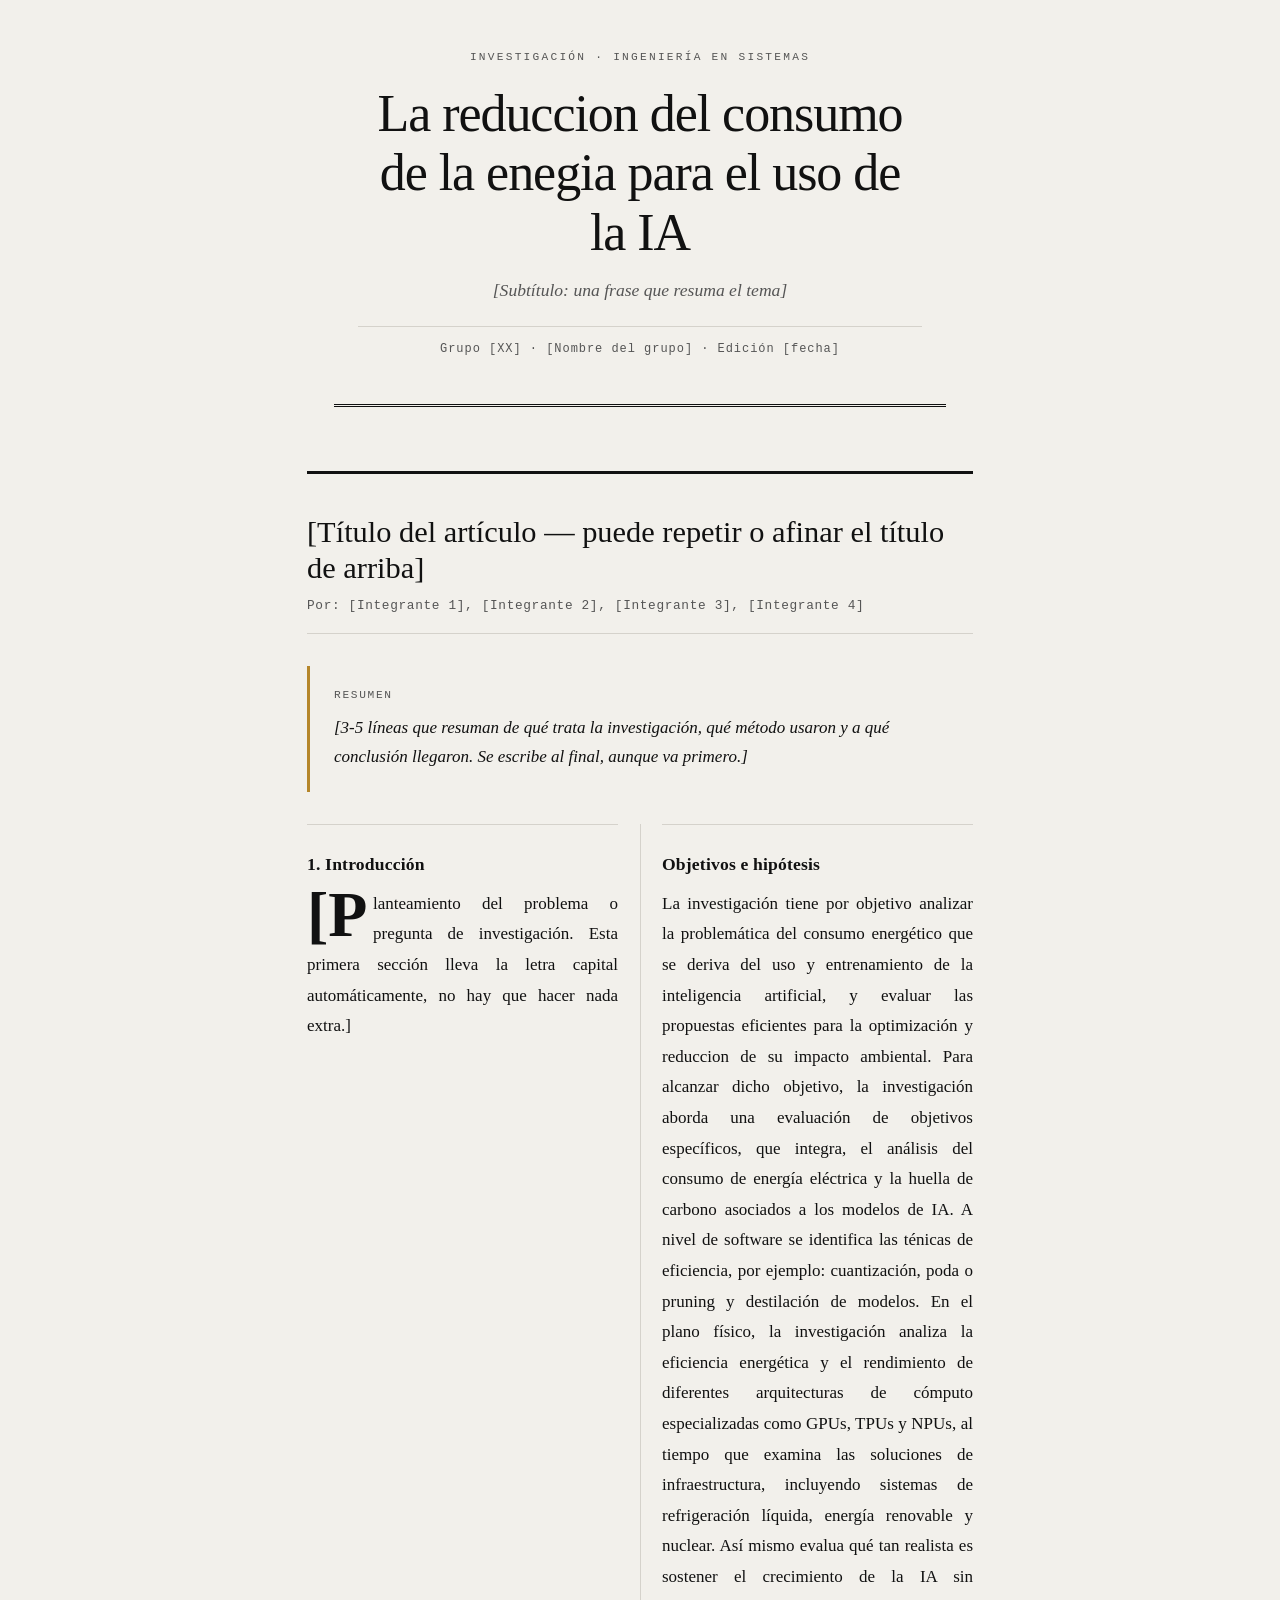
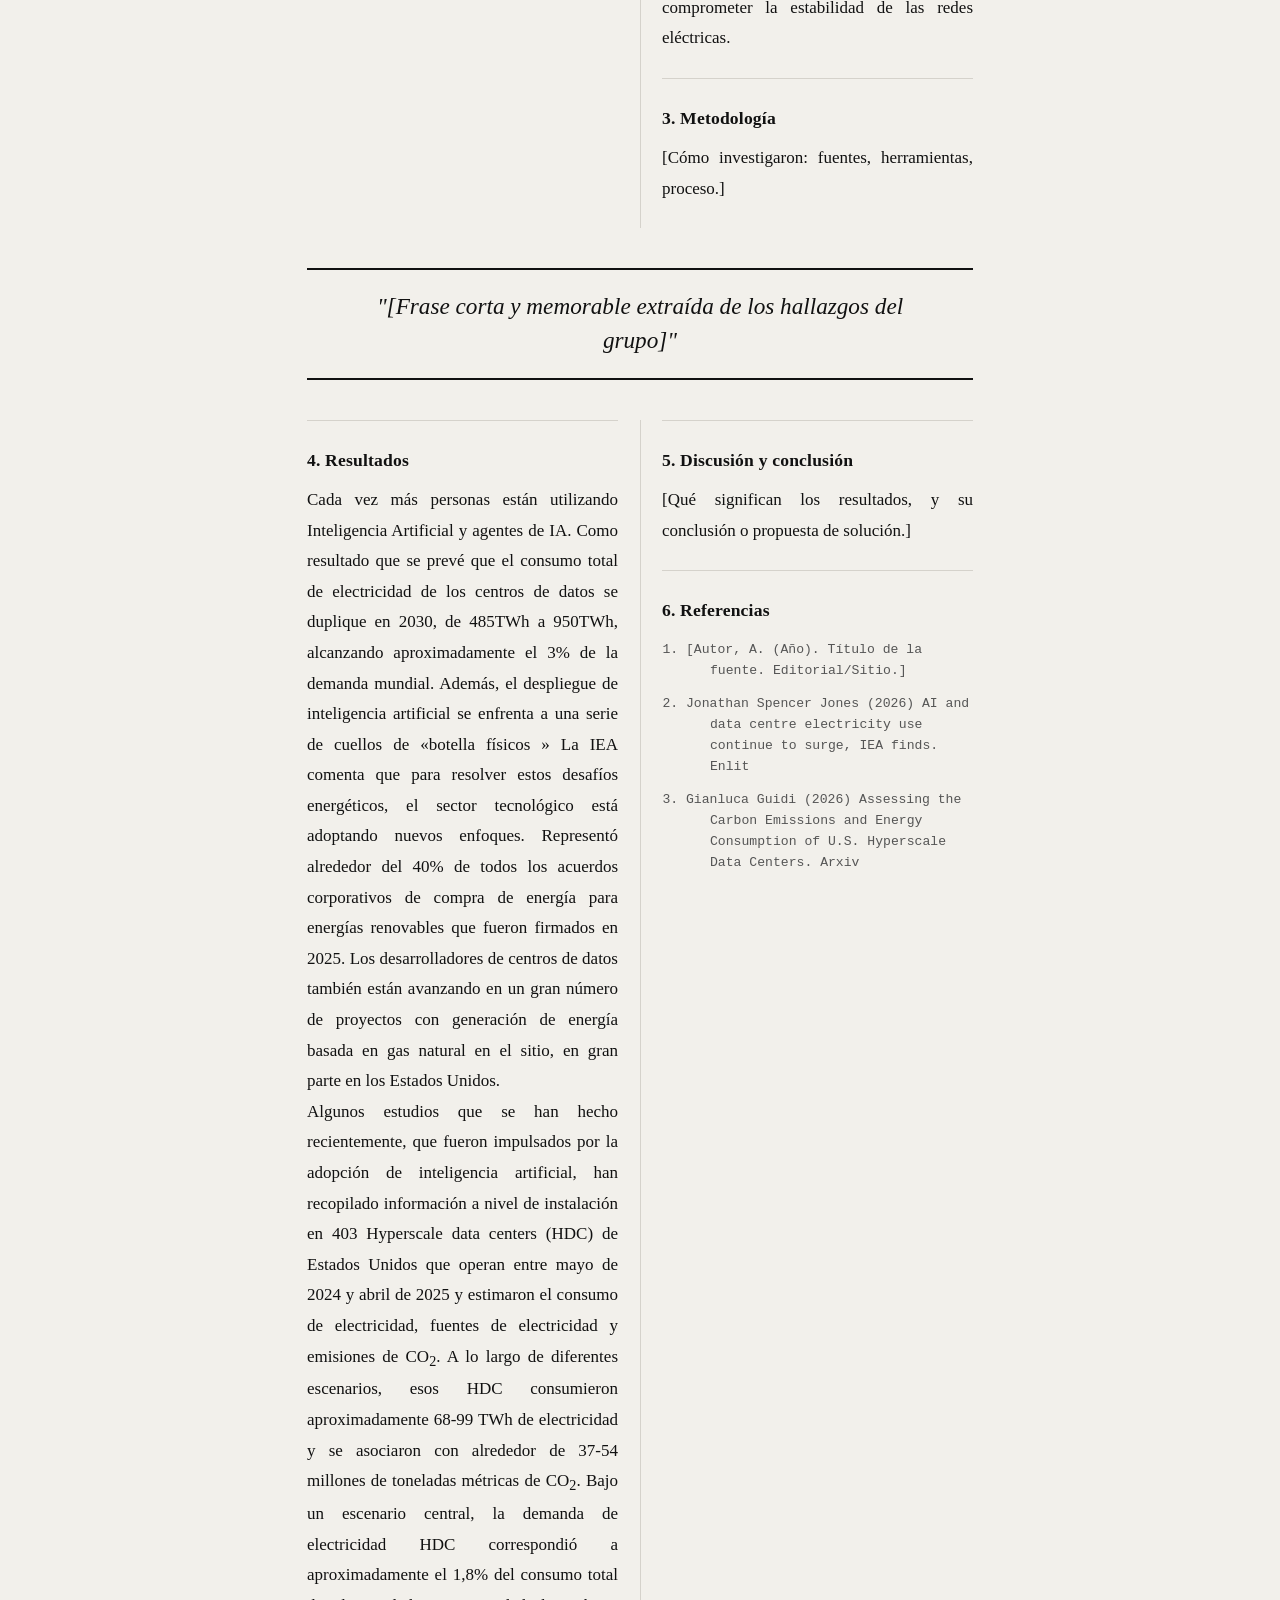
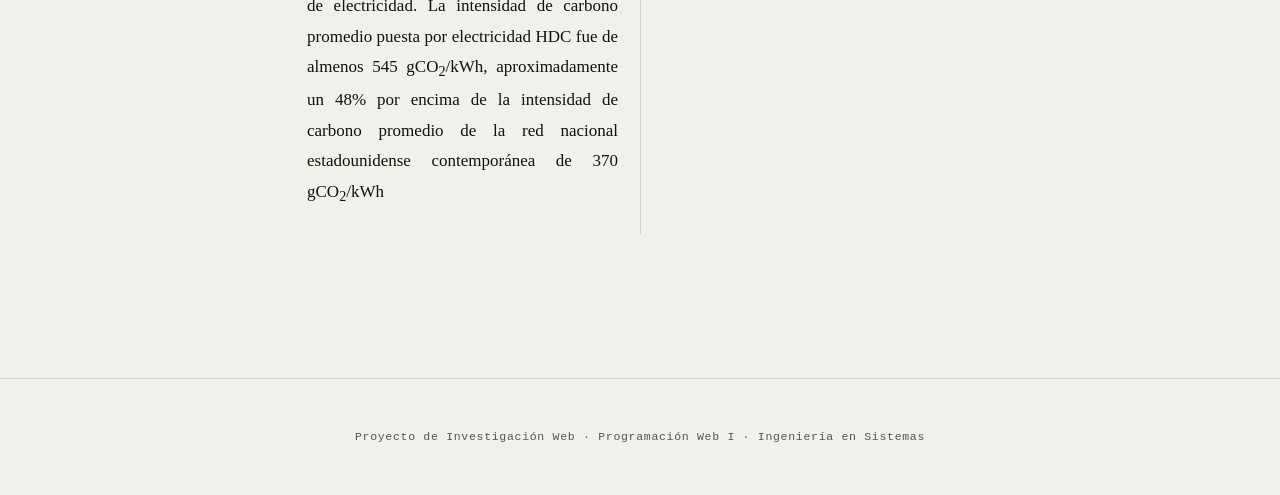
==== grupos/Grupo-08-La reducción del consumo de la energía para el uso de la IA/Revista CientIfica  - Aporte de Randy Torres.html @ 92e773ed "Add Revista Cientifica - Aporte de Randy Torres.html" ====
<!DOCTYPE html>
<html lang="es">
<head>
  <meta charset="UTF-8">
  <meta name="viewport" content="width=device-width, initial-scale=1.0">
  <title>[Nombre del tema] — Revista de Investigación</title>
  <!--<link rel="stylesheet" href="estilos.css">-->
  <style>
    :root {
  --color-fondo:        #F2F0EB;   
  --color-papel:        #FAFAF8;   
  --color-tinta:        #111111;   
  --color-tinta-suave:  #555555;   
  --color-acento:       #B5862A;   
  --color-acento-texto: #7A5511;   
  --color-acento-2:     #1A4D6B;   
  --color-linea:        #D5D2CB;   
  --color-regla:        #111111;   

  --fuente-titulo: Georgia, 'Times New Roman', serif;
  --fuente-texto:  Georgia, 'Times New Roman', serif;  
  --fuente-meta:   'Courier New', Courier, monospace;
}

* {
  box-sizing: border-box;
}html {
  scroll-behavior: smooth;
}
body {
  margin: 0;
  background-color: #F2F0EB;
  color: #111111;
  font-family: Georgia, 'Times New Roman', serif;
  font-size: 1.0625rem;   
  line-height: 1.75;
}
img {
  max-width: 100%;
  height: auto;
  display: block;
}
a {
  color: #1A4D6B; 
  text-decoration: underline;
  text-underline-offset: 3px;
}
main {
  max-width: 72ch;    
  margin: 0 auto;
  padding: 0 1.5rem 5rem;
}
.revista__header {
  max-width: 72ch;
  margin: 0 auto;
  padding: 3rem 1.5rem 2rem;
  text-align: center;
  border-bottom: 3px double #111111; 
}
.revista__eyebrow {
  display: block;
  font-family: 'Courier New', Courier, monospace;
  font-size: 0.7rem;
  letter-spacing: 0.2em;
  text-transform: uppercase;
  color: #555555; 
  margin-bottom: 1rem;
}
.revista__titulo {
  font-family: Georgia, 'Times New Roman', serif;
  font-size: clamp(2rem, 5vw, 3.25rem);
  font-weight: normal;       
  line-height: 1.15;
  margin: 0 0 0.75rem;
  letter-spacing: -0.02em;
}
.revista__subtitulo {
  font-family: Georgia, 'Times New Roman', serif;
  font-style: italic;
  font-size: 1.1rem;
  color: #555555;
  margin: 0 0 1.25rem;
}
.revista__meta {
  font-family: 'Courier New', Courier, monospace;
  font-size: 0.75rem;
  letter-spacing: 0.08em;
  color: #555555;
  border-top: 1px solid #D5D2CB; 
  padding-top: 0.75rem;
  display: block;
}
.entrevista {
  margin-top: 4rem;
  padding-top: 2.5rem;
  border-top: 3px solid #111111; 
}
.entrevista__encabezado {
  display: flex;
  gap: 1.5rem;
  align-items: flex-start;
  margin-bottom: 2rem;
}
.entrevista__foto {
  flex-shrink: 0;
  margin: 0;
}
.entrevista__foto img {
  width: 96px;
  height: 120px;             
  object-fit: cover;
  object-position: top center;
  display: block;
  border: 1px solid #D5D2CB; 
}
.entrevista__nombre {
  font-family: Georgia, 'Times New Roman', serif;
  font-size: 1.5rem;
  font-weight: normal;
  margin: 0 0 0.2rem;
  line-height: 1.2;
}
.entrevista__rol {
  font-family: 'Courier New', Courier, monospace;
  font-size: 0.72rem;
  letter-spacing: 0.1em;
  text-transform: uppercase;
  color: #7A5511; 
  display: block;
  margin-top: 0.4rem;
}
.entrevista__cuerpo {
  margin-top: 0.5rem;
}
.etapa {
  padding: 1.5rem 0;
  border-top: 1px solid #D5D2CB; 
  break-inside: avoid;
}
.etapa__numero {
  font-family: 'Courier New', Courier, monospace;
  font-size: 0.7rem;
  letter-spacing: 0.15em;
  text-transform: uppercase;
  color: #555555;
  display: block;
  margin-bottom: 0.3rem;
}
.etapa__pregunta {
  font-family: Georgia, 'Times New Roman', serif;
  font-style: italic;
  font-size: 1.05rem;
  font-weight: normal;
  color: #111111;
  margin: 0 0 0.75rem;
  line-height: 1.4;
}
.etapa__respuesta {
 
  margin: 0;
  color: #111111;    
  line-height: 1.8;             
  text-align: justify;
  hyphens: auto;
  -webkit-hyphens: auto;
}
.destacado {
  margin: 2.5rem 0;
  padding: 1.25rem 2rem;
  border-top: 2px solid #111111; 
  border-bottom: 2px solid #111111; 
  font-family: Georgia, 'Times New Roman', serif;
  font-style: italic;
  font-size: 1.45rem;
  line-height: 1.45;
  color: #111111;
  text-align: center;
  column-span: all;   
}
.entrevista__cuerpo .etapa:first-of-type .etapa__respuesta::first-letter {
  font-family: Georgia, 'Times New Roman', serif;
  font-size: 4rem;
  font-weight: bold;
  float: left;
  line-height: 0.78;
  padding: 0.05rem 0.35rem 0 0;
  color: #111111;
}
a:focus-visible,button:focus-visible,[tabindex]:focus-visible {
  outline: 3px solid #1A4D6B;
  outline-offset: 3px;
  border-radius: 2px;
}
footer {
  text-align: center;
  padding: 3rem 1.5rem;
  font-family: 'Courier New', Courier, monospace;
  font-size: 0.72rem;
  letter-spacing: 0.06em;
  color: #555555;
  border-top: 1px solid #D5D2CB;
  margin-top: 4rem;
}
.articulo {
  margin-top: 4rem;
  padding-top: 2.5rem;
  border-top: 3px solid #111111; 
}
.articulo__titulo {
  font-family: Georgia, 'Times New Roman', serif;
  font-size: 1.9rem;
  font-weight: normal;
  line-height: 1.2;
  margin: 0 0 0.5rem;
}
.articulo__autores {
  font-family: 'Courier New', Courier, monospace;
  font-size: 0.8rem;
  letter-spacing: 0.05em;
  color: #555555;
  margin: 0 0 2rem;
  border-bottom: 1px solid #D5D2CB;
  padding-bottom: 1rem;
}
.articulo__resumen {
  margin-bottom: 2rem;
  padding: 1.25rem 1.5rem;
  border-left: 3px solid #B5862A;
  background-color: transparent;
}
.articulo__resumen-titulo {
  font-family: 'Courier New', Courier, monospace;
  font-size: 0.7rem;
  text-transform: uppercase;
  letter-spacing: 0.15em;
  color: #555555;
  display: block;
  margin-bottom: 0.5rem;
}
.articulo__resumen p {
  font-style: italic;
  color: #111111;
  margin: 0;
  line-height: 1.7;
}
.articulo__cuerpo {
  margin-top: 0.5rem;
}
.articulo__cuerpo .seccion:first-of-type .seccion__texto::first-letter {
  font-family: Georgia, 'Times New Roman', serif;
  font-size: 4rem;
  font-weight: bold;
  float: left;
  line-height: 0.78;
  padding: 0.05rem 0.35rem 0 0;
  color: #111111;
}
.seccion {
  padding: 1.5rem 0;
  border-top: 1px solid #D5D2CB;
  break-inside: avoid;                                                                         
}
.seccion__titulo {
  font-family: Georgia, 'Times New Roman', serif;
  font-size: 1.1rem;
  font-weight: bold;
  letter-spacing: 0.01em;
  margin: 0 0 0.6rem;
}
.seccion__texto {
  margin: 0;
  color: #111111;
  line-height: 1.8;
  text-align: justify;
  hyphens: auto;
  -webkit-hyphens: auto;
}
.referencias {
  font-family: 'Courier New', Courier, monospace;
  font-size: 0.82rem;
  color: #555555;
  padding-left: 1.5rem;
  line-height: 1.6;
}
.referencias li {
  margin-bottom: 0.75rem;
  text-indent: -1.5rem;
  padding-left: 1.5rem;
}
@media (min-width: 760px) {
  main {
    max-width: 84ch;    
  }

  .entrevista__cuerpo {
    column-count: 2;
    column-gap: 2.75rem;
    column-rule: 1px solid #D5D2CB;
  }

  .articulo__cuerpo {
    column-count: 2;
    column-gap: 2.75rem;
    column-rule: 1px solid #D5D2CB;
  }
}
@media (max-width: 480px) {
  .entrevista__encabezado {
    flex-direction: column;
  }

  .entrevista__foto img {
    width: 80px;
    height: 100px;
  }

  .entrevista__cuerpo .etapa:first-of-type .etapa__respuesta::first-letter {
    font-size: 3rem;
  }
}


@media print {
  body {
    background: #FFFFFF;
    font-size: 10.5pt;
    line-height: 1.6;
  }

  main {
    max-width: 100%;
    padding: 0;
  }

  .entrevista,
  .articulo {
    border-top: 2pt solid #000000;
    margin-top: 2.5rem;
    padding-top: 1.5rem;
  }

  .entrevista__cuerpo,
  .articulo__cuerpo {
    column-count: 2;
    column-gap: 2rem;
  }

  .revista__header {
    border-bottom: 2pt double #000000;
  }

  footer {
    display: none;
  }

  a {
    color: #000000;
    text-decoration: none;
  }

  a[href]::after {
    content: " (" attr(href) ")";
    font-size: 0.75em;
    color: #555555;
  }
}
  </style>
</head>


<body>


  <header class="revista__header">
    <span class="revista__eyebrow">Investigación · Ingeniería en Sistemas</span>
    <h1 class="revista__titulo">La reduccion del consumo de la enegia para el uso de la  IA</h1>
    <p class="revista__subtitulo">[Subtítulo: una frase que resuma el tema]</p>
    <p class="revista__meta">
      Grupo [XX] · [Nombre del grupo] · Edición [fecha]
    </p>
  </header>

  <main>


    <article class="articulo">

      <h2 class="articulo__titulo">[Título del artículo — puede repetir o afinar el título de arriba]</h2>
      <p class="articulo__autores">
        Por: [Integrante 1], [Integrante 2], [Integrante 3], [Integrante 4]
      </p>

      <!-- Resumen / Abstract -->
      <div class="articulo__resumen">
        <span class="articulo__resumen-titulo">Resumen</span>
        <p>
          [3-5 líneas que resuman de qué trata la investigación, qué método usaron
          y a qué conclusión llegaron. Se escribe al final, aunque va primero.]
        </p>
      </div>

      <!-- El contenedor .articulo__cuerpo activa columnas tipo revista
           en pantallas grandes y el drop cap automático. No lo quiten. -->
      <div class="articulo__cuerpo">

        <!-- 1. Introducción -->
        <section class="seccion">
          <h3 class="seccion__titulo">1. Introducción</h3>
          <p class="seccion__texto">
            [Planteamiento del problema o pregunta de investigación. Esta primera
            sección lleva la letra capital automáticamente, no hay que hacer nada extra.]
          </p>
        </section>
        <!--Randy Torres-->
        <!-- 2. Objetivos e hipótesis -->
        <section class="seccion">
          <h3 class="seccion__titulo">Objetivos e hipótesis</h3>
          <p class="seccion__texto">
            La investigación tiene por objetivo analizar la problemática del consumo energético que se deriva del uso y entrenamiento de
            la inteligencia artificial, y evaluar las propuestas eficientes para la optimización y reduccion de su impacto ambiental.
            Para alcanzar dicho objetivo, la investigación aborda una evaluación de objetivos específicos, que integra, el análisis del consumo
            de energía eléctrica y la huella de carbono asociados a los modelos de IA. A nivel de software se identifica las ténicas de eficiencia, por ejemplo:
            cuantización, poda o pruning y destilación de modelos. En el plano físico, la investigación analiza la eficiencia energética y el rendimiento 
            de diferentes arquitecturas de cómputo especializadas como GPUs, TPUs y NPUs, al tiempo que examina las soluciones de infraestructura, 
            incluyendo sistemas de refrigeración líquida, energía renovable y nuclear. Así mismo evalua qué tan realista es sostener el crecimiento de la IA sin 
            comprometer la estabilidad de las redes eléctricas. 
          </p>
        </section>

        <!-- 3. Metodología -->
        <section class="seccion">
          <h3 class="seccion__titulo">3. Metodología</h3>
          <p class="seccion__texto">
            [Cómo investigaron: fuentes, herramientas, proceso.]
          </p>
        </section>

        <!-- Cita destacada opcional: rompe las dos columnas automáticamente -->
        <blockquote class="destacado">
          "[Frase corta y memorable extraída de los hallazgos del grupo]"
        </blockquote>

        <!-- 4. Resultados -->
         <!--Randy Torres-->
        <section class="seccion">
          <h3 class="seccion__titulo">4. Resultados</h3>
          <p class="seccion__texto">
            Cada vez más personas están utilizando Inteligencia Artificial y agentes de IA. 
            Como resultado que se prevé que el consumo total de electricidad de los centros de datos se duplique en 2030, 
            de 485TWh a 950TWh, alcanzando aproximadamente el 3% de la demanda mundial. Además, el despliegue de inteligencia 
            artificial se enfrenta a una serie de cuellos de &laquo;botella físicos &raquo;
            La IEA comenta que para resolver estos desafíos energéticos, el sector tecnológico está adoptando nuevos enfoques. 
            Representó alrededor del 40% de todos los acuerdos corporativos de compra de energía para energías renovables que fueron firmados en 2025. 
            Los desarrolladores de centros de datos también están avanzando en un gran número de proyectos con generación de 
            energía basada en gas natural en el sitio, en gran parte en los Estados Unidos. <br>

            Algunos estudios que se han hecho recientemente, que fueron impulsados por la adopción de inteligencia artificial, 
            han recopilado información a nivel de instalación en 403 Hyperscale data centers (HDC) de Estados Unidos que operan entre mayo de 2024 y 
            abril de 2025 y estimaron el consumo de electricidad, fuentes de electricidad y emisiones de CO<sub>2</sub>. A lo largo de diferentes escenarios, 
            esos HDC consumieron aproximadamente 68-99 TWh de electricidad y se asociaron con alrededor de 37-54 millones de toneladas métricas de CO<sub>2</sub>. 
            Bajo un escenario central, la demanda de electricidad HDC correspondió a aproximadamente el 1,8% del consumo total de electricidad. 
            La intensidad de carbono promedio puesta por electricidad HDC fue de almenos 545 gCO<sub>2</sub>/kWh, aproximadamente un 48% por encima de la intensidad de 
            carbono promedio de la red nacional estadounidense contemporánea de 370 gCO<sub>2</sub>/kWh

          </p>
        </section>

        <!-- 5. Discusión y conclusión -->
        <section class="seccion">
          <h3 class="seccion__titulo">5. Discusión y conclusión</h3>
          <p class="seccion__texto">
            [Qué significan los resultados, y su conclusión o propuesta de solución.]
          </p>
        </section>

        <!-- 6. Referencias -->
        <section class="seccion">
          <h3 class="seccion__titulo">6. Referencias</h3>
          <ol class="referencias">
            <li>[Autor, A. (Año). Título de la fuente. Editorial/Sitio.]</li>
            <li>Jonathan Spencer Jones (2026) AI and data centre electricity use continue to surge, IEA finds. Enlit</li>
            <li>Gianluca Guidi (2026) Assessing the Carbon Emissions and Energy Consumption of U.S. Hyperscale Data Centers.  Arxiv</li>

          </ol>
        </section>

      </div>

    </article>

  </main>

  <footer>
    Proyecto de Investigación Web · Programación Web I · Ingeniería en Sistemas
  </footer>

</body>
</html>
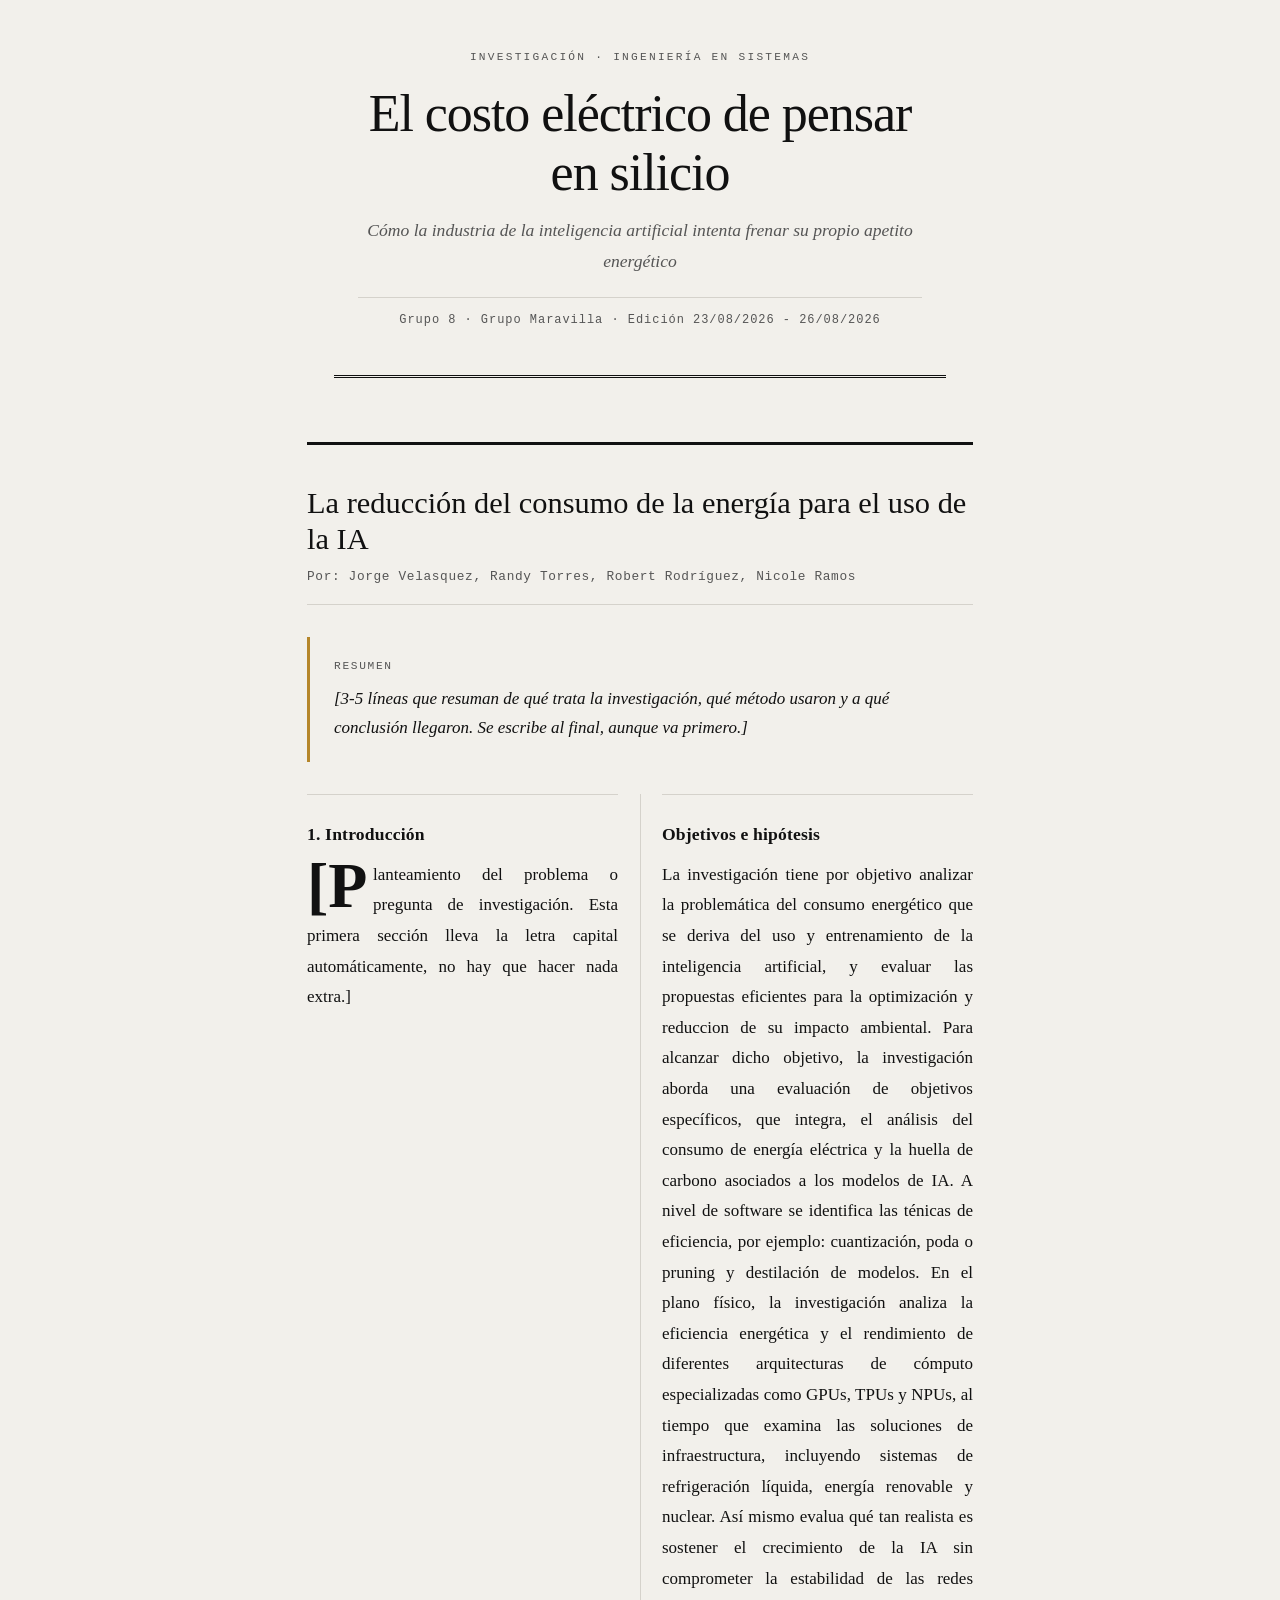
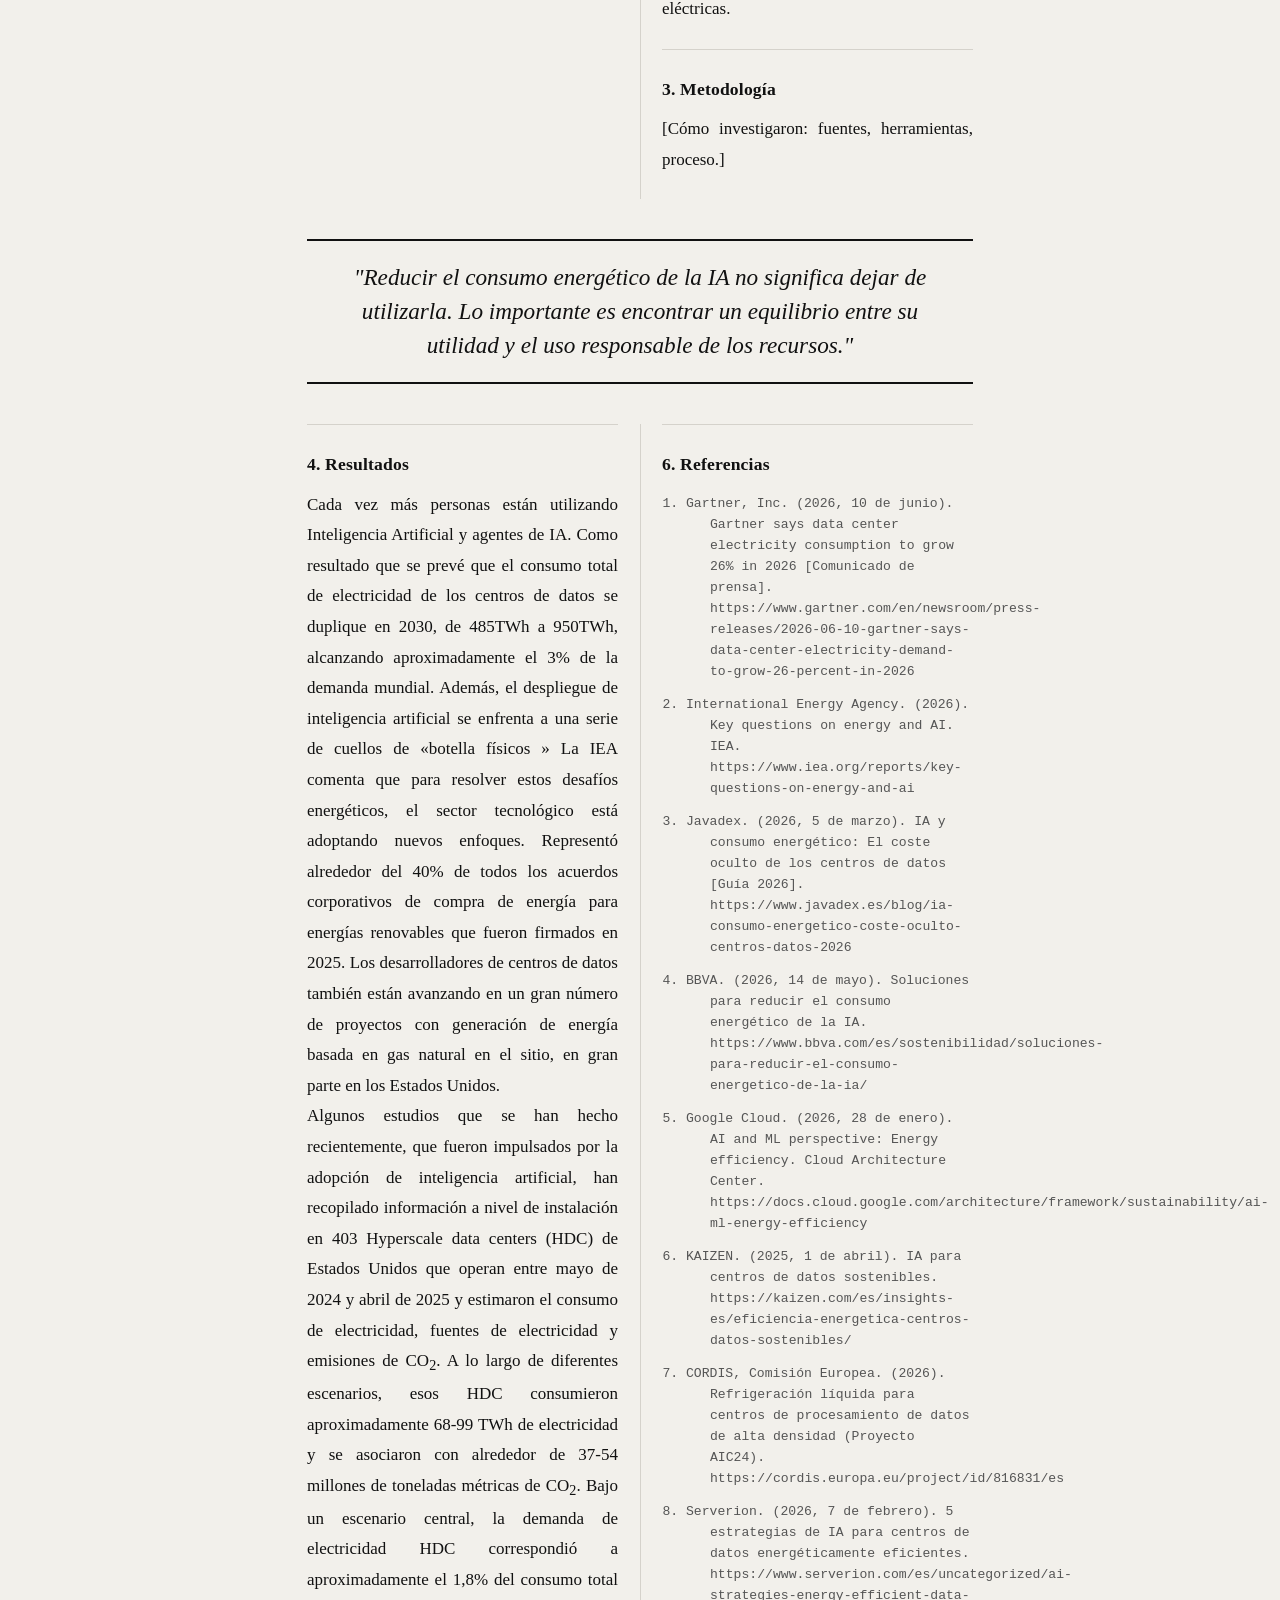
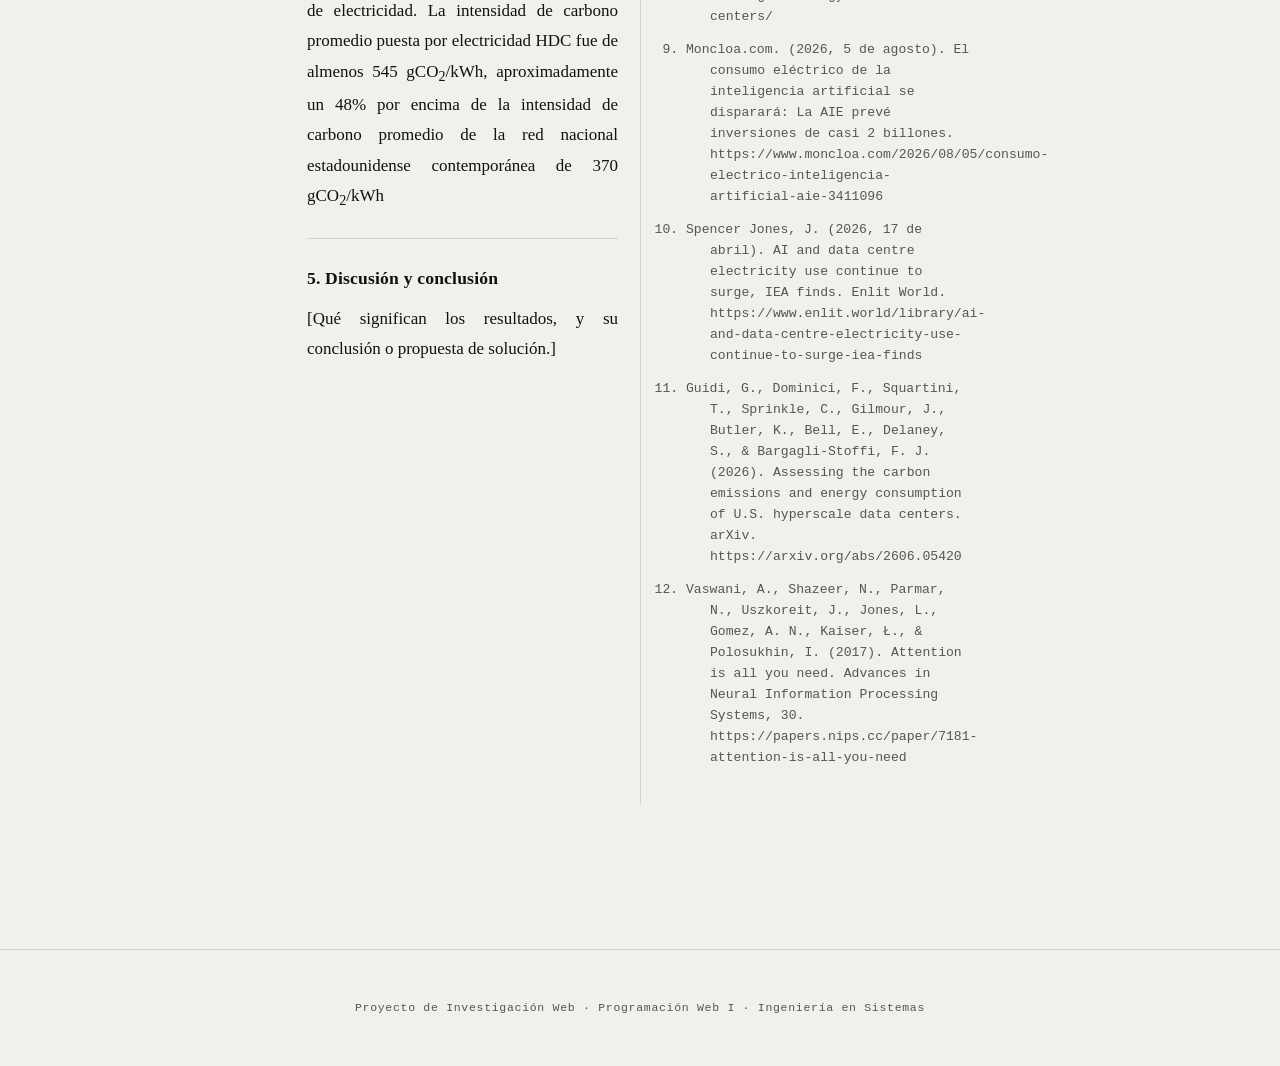
==== commit d4d271f8: "Update HTML content and styling for energy consumption article" ====
--- a/grupos/Grupo-08-La reducción del consumo de la energía para el uso de la IA/Revista CientIfica  - Aporte de Randy Torres.html
+++ b/grupos/Grupo-08-La reducción del consumo de la energía para el uso de la IA/Revista CientIfica  - Aporte de Randy Torres.html
@@ -3,8 +3,8 @@
 <head>
   <meta charset="UTF-8">
   <meta name="viewport" content="width=device-width, initial-scale=1.0">
-  <title>[Nombre del tema] — Revista de Investigación</title>
-  <!--<link rel="stylesheet" href="estilos.css">-->
+  <title>La reducción del consumo de la energía para el uso de la IA — Revista de Investigación</title>
+  <link rel="stylesheet" href="estilos.css">
   <style>
     :root {
   --color-fondo:        #F2F0EB;   
@@ -373,10 +373,12 @@
 
   <header class="revista__header">
     <span class="revista__eyebrow">Investigación · Ingeniería en Sistemas</span>
-    <h1 class="revista__titulo">La reduccion del consumo de la enegia para el uso de la  IA</h1>
-    <p class="revista__subtitulo">[Subtítulo: una frase que resuma el tema]</p>
+    <!--Trabajo en Equipo-->
+    <h1 class="revista__titulo">El costo eléctrico de pensar en silicio</h1>
+    <!--Trabajo en Equipo-->
+    <p class="revista__subtitulo">Cómo la industria de la inteligencia artificial intenta frenar su propio apetito energético</p>
     <p class="revista__meta">
-      Grupo [XX] · [Nombre del grupo] · Edición [fecha]
+      Grupo 8 · Grupo Maravilla · Edición 23/08/2026 - 26/08/2026
     </p>
   </header>
 
@@ -385,9 +387,9 @@
 
     <article class="articulo">
 
-      <h2 class="articulo__titulo">[Título del artículo — puede repetir o afinar el título de arriba]</h2>
+      <h2 class="articulo__titulo">La reducción del consumo de la energía para el uso de la IA</h2>
       <p class="articulo__autores">
-        Por: [Integrante 1], [Integrante 2], [Integrante 3], [Integrante 4]
+        Por: Jorge Velasquez, Randy Torres, Robert Rodríguez, Nicole Ramos
       </p>
 
       <!-- Resumen / Abstract -->
@@ -411,6 +413,7 @@
             sección lleva la letra capital automáticamente, no hay que hacer nada extra.]
           </p>
         </section>
+
         <!--Randy Torres-->
         <!-- 2. Objetivos e hipótesis -->
         <section class="seccion">
@@ -435,13 +438,14 @@
           </p>
         </section>
 
+        <!--Trabajo en Equipo-->
         <!-- Cita destacada opcional: rompe las dos columnas automáticamente -->
         <blockquote class="destacado">
-          "[Frase corta y memorable extraída de los hallazgos del grupo]"
+          "Reducir el consumo energético de la IA no significa dejar de utilizarla. Lo importante es encontrar un equilibrio entre su utilidad y el uso responsable de los recursos."
         </blockquote>
-
-        <!-- 4. Resultados -->
-         <!--Randy Torres-->
+        
+        <!--Randy Torres-->
+        <!-- 4. Resultados -->     
         <section class="seccion">
           <h3 class="seccion__titulo">4. Resultados</h3>
           <p class="seccion__texto">
@@ -461,7 +465,6 @@
             Bajo un escenario central, la demanda de electricidad HDC correspondió a aproximadamente el 1,8% del consumo total de electricidad. 
             La intensidad de carbono promedio puesta por electricidad HDC fue de almenos 545 gCO<sub>2</sub>/kWh, aproximadamente un 48% por encima de la intensidad de 
             carbono promedio de la red nacional estadounidense contemporánea de 370 gCO<sub>2</sub>/kWh
-
           </p>
         </section>
 
@@ -473,14 +476,23 @@
           </p>
         </section>
 
+        <!--Trabajo en Equipo-->
         <!-- 6. Referencias -->
         <section class="seccion">
           <h3 class="seccion__titulo">6. Referencias</h3>
           <ol class="referencias">
-            <li>[Autor, A. (Año). Título de la fuente. Editorial/Sitio.]</li>
-            <li>Jonathan Spencer Jones (2026) AI and data centre electricity use continue to surge, IEA finds. Enlit</li>
-            <li>Gianluca Guidi (2026) Assessing the Carbon Emissions and Energy Consumption of U.S. Hyperscale Data Centers.  Arxiv</li>
-
+            <li>Gartner, Inc. (2026, 10 de junio). Gartner says data center electricity consumption to grow 26% in 2026 [Comunicado de prensa]. https://www.gartner.com/en/newsroom/press-releases/2026-06-10-gartner-says-data-center-electricity-demand-to-grow-26-percent-in-2026</li>
+            <li>International Energy Agency. (2026). Key questions on energy and AI. IEA. https://www.iea.org/reports/key-questions-on-energy-and-ai</li>
+            <li>Javadex. (2026, 5 de marzo). IA y consumo energético: El coste oculto de los centros de datos [Guía 2026]. https://www.javadex.es/blog/ia-consumo-energetico-coste-oculto-centros-datos-2026</li>
+            <li>BBVA. (2026, 14 de mayo). Soluciones para reducir el consumo energético de la IA. https://www.bbva.com/es/sostenibilidad/soluciones-para-reducir-el-consumo-energetico-de-la-ia/</li>
+            <li>Google Cloud. (2026, 28 de enero). AI and ML perspective: Energy efficiency. Cloud Architecture Center. https://docs.cloud.google.com/architecture/framework/sustainability/ai-ml-energy-efficiency</li>
+            <li>KAIZEN. (2025, 1 de abril). IA para centros de datos sostenibles. https://kaizen.com/es/insights-es/eficiencia-energetica-centros-datos-sostenibles/</li>
+            <li>CORDIS, Comisión Europea. (2026). Refrigeración líquida para centros de procesamiento de datos de alta densidad (Proyecto AIC24). https://cordis.europa.eu/project/id/816831/es</li>
+            <li>Serverion. (2026, 7 de febrero). 5 estrategias de IA para centros de datos energéticamente eficientes. https://www.serverion.com/es/uncategorized/ai-strategies-energy-efficient-data-centers/</li>
+            <li>Moncloa.com. (2026, 5 de agosto). El consumo eléctrico de la inteligencia artificial se disparará: La AIE prevé inversiones de casi 2 billones. https://www.moncloa.com/2026/08/05/consumo-electrico-inteligencia-artificial-aie-3411096</li>
+            <li>Spencer Jones, J. (2026, 17 de abril). AI and data centre electricity use continue to surge, IEA finds. Enlit World. https://www.enlit.world/library/ai-and-data-centre-electricity-use-continue-to-surge-iea-finds</li>
+            <li>Guidi, G., Dominici, F., Squartini, T., Sprinkle, C., Gilmour, J., Butler, K., Bell, E., Delaney, S., & Bargagli-Stoffi, F. J. (2026). Assessing the carbon emissions and energy consumption of U.S. hyperscale data centers. arXiv. https://arxiv.org/abs/2606.05420</li>
+            <li>Vaswani, A., Shazeer, N., Parmar, N., Uszkoreit, J., Jones, L., Gomez, A. N., Kaiser, Ł., & Polosukhin, I. (2017). Attention is all you need. Advances in Neural Information Processing Systems, 30. https://papers.nips.cc/paper/7181-attention-is-all-you-need</li>
           </ol>
         </section>
 
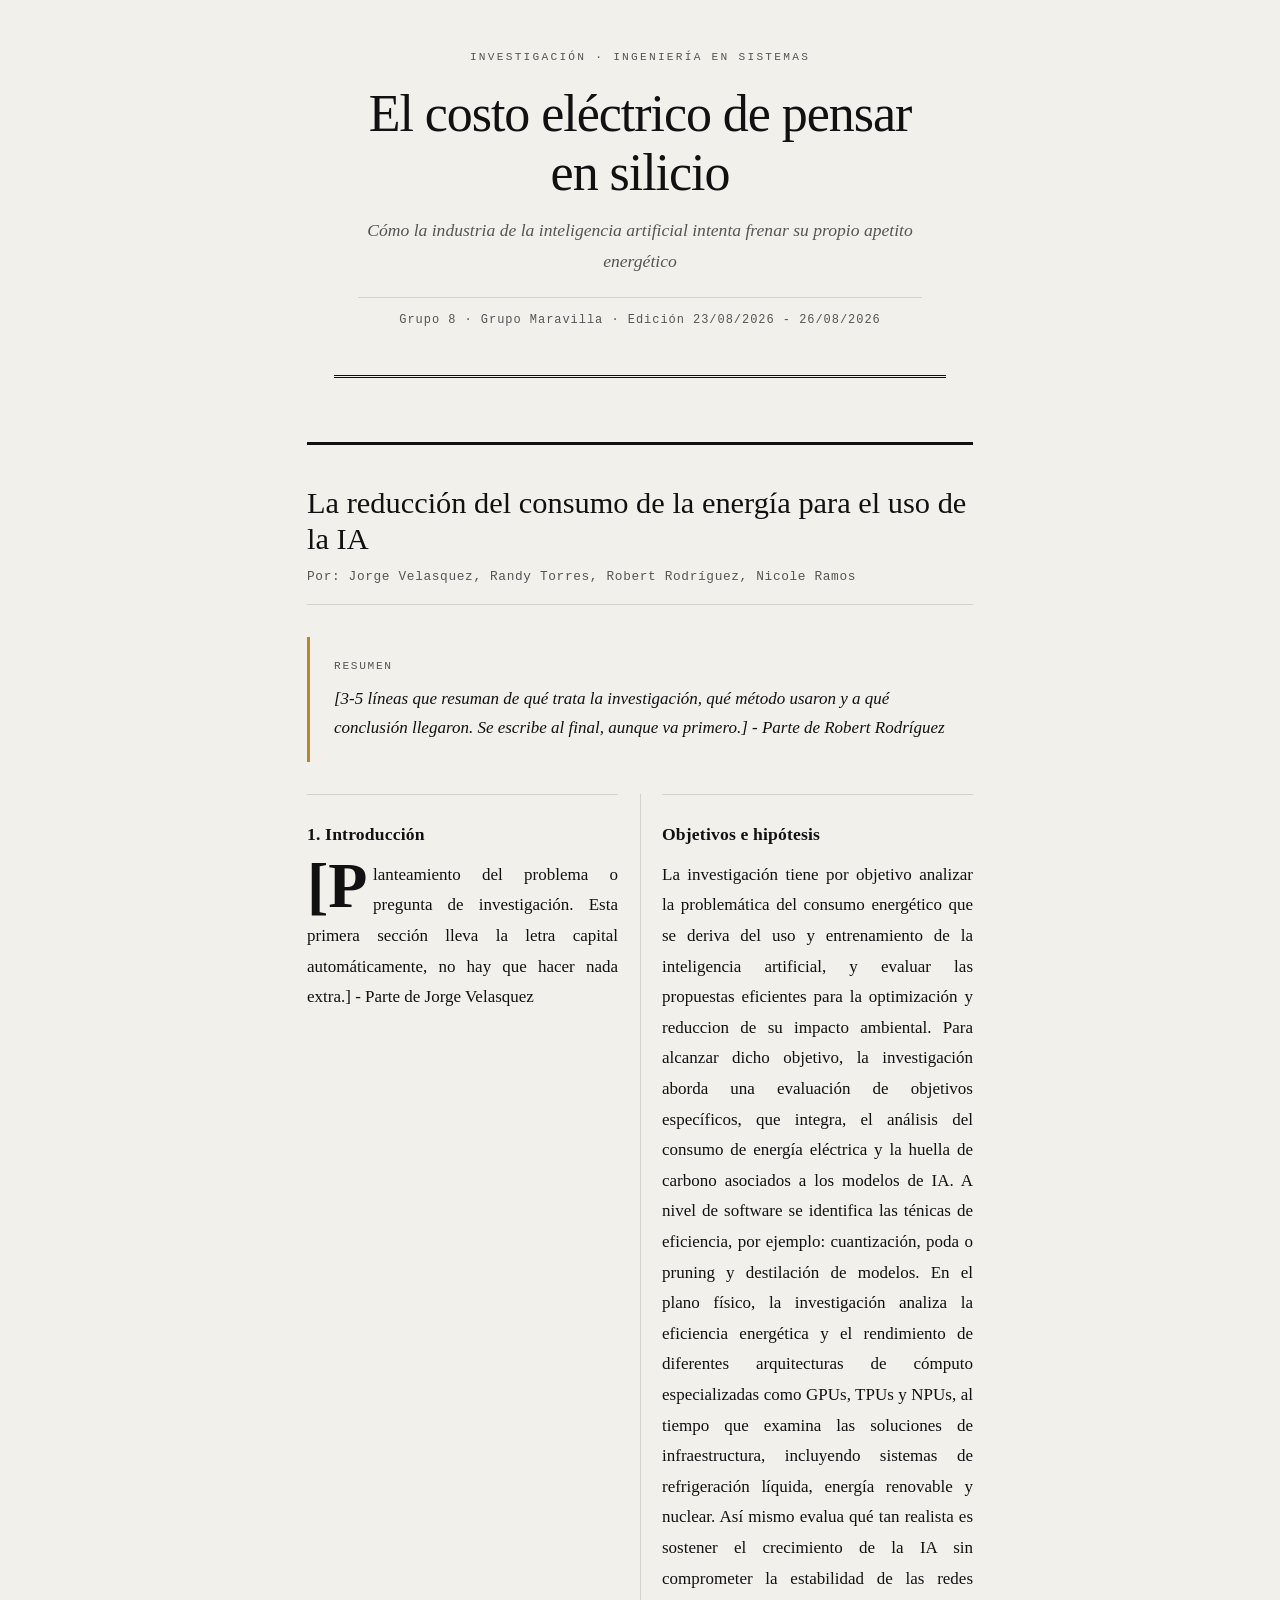
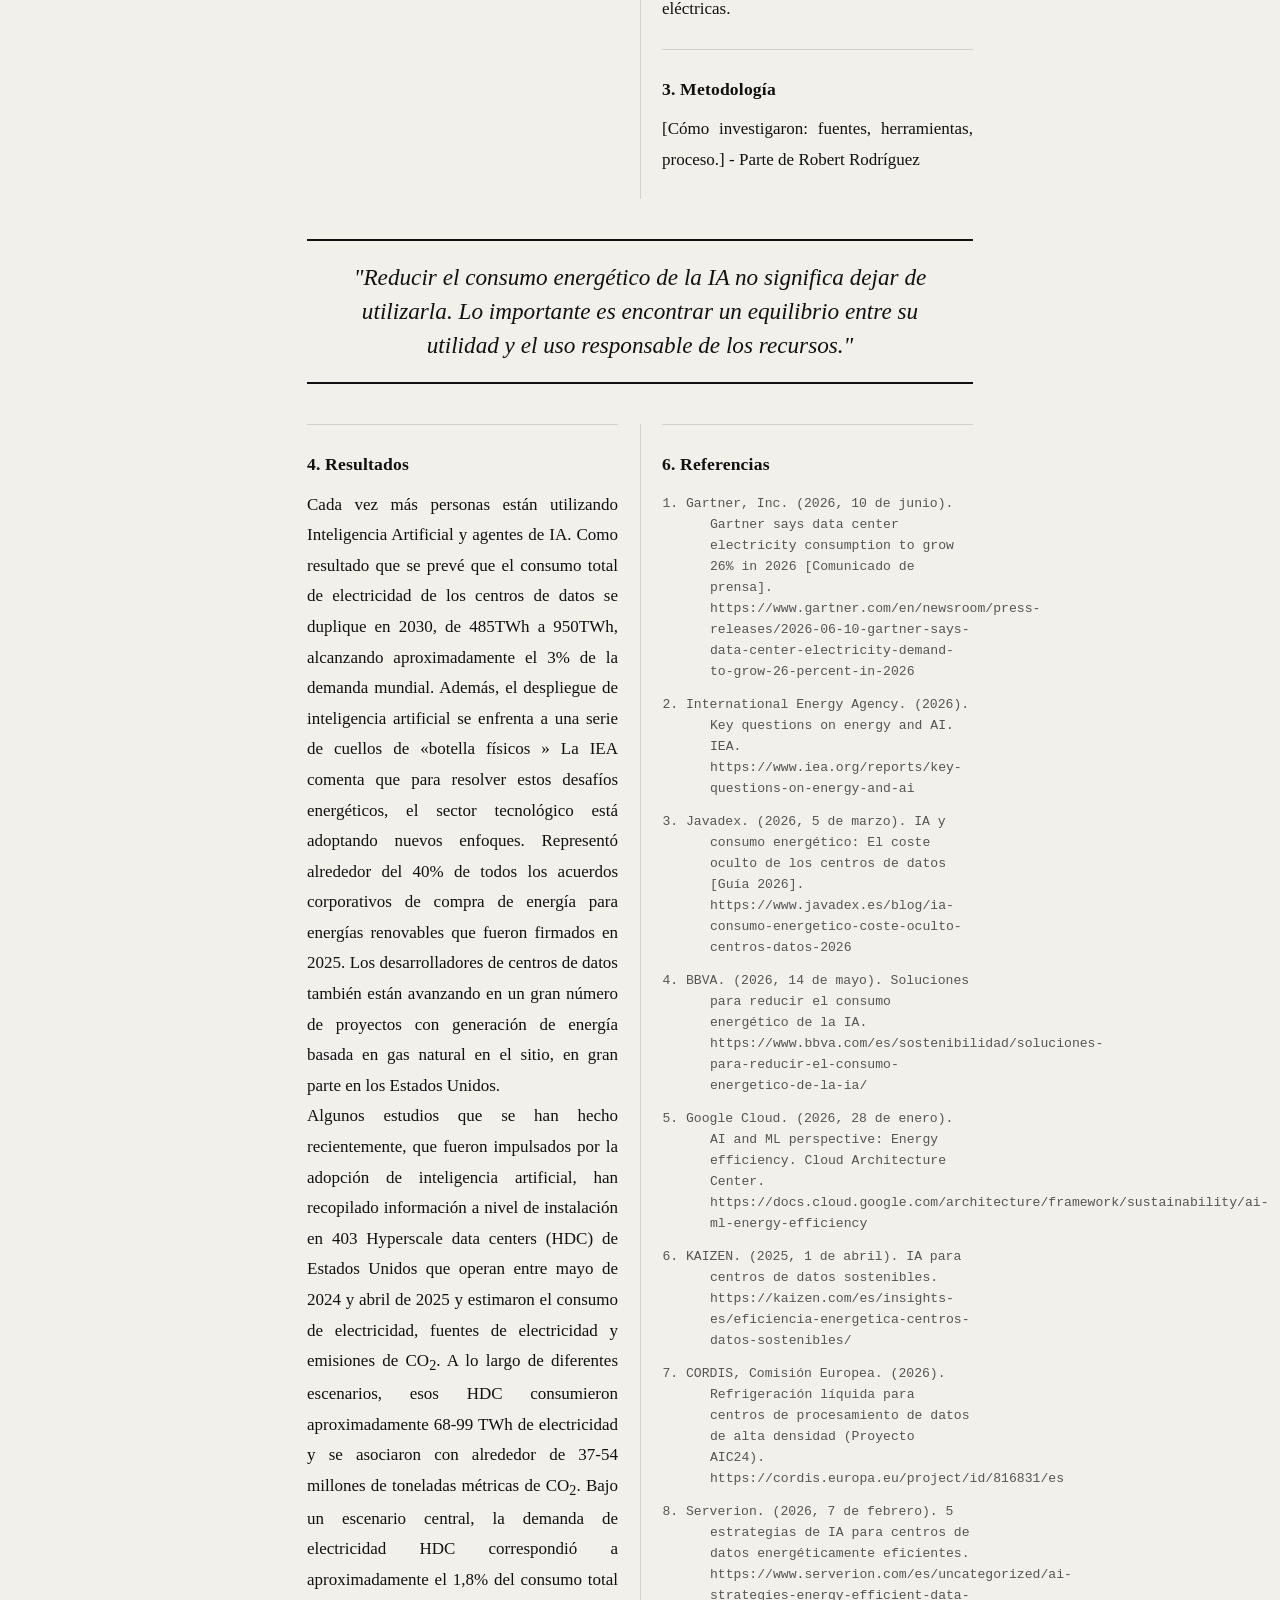
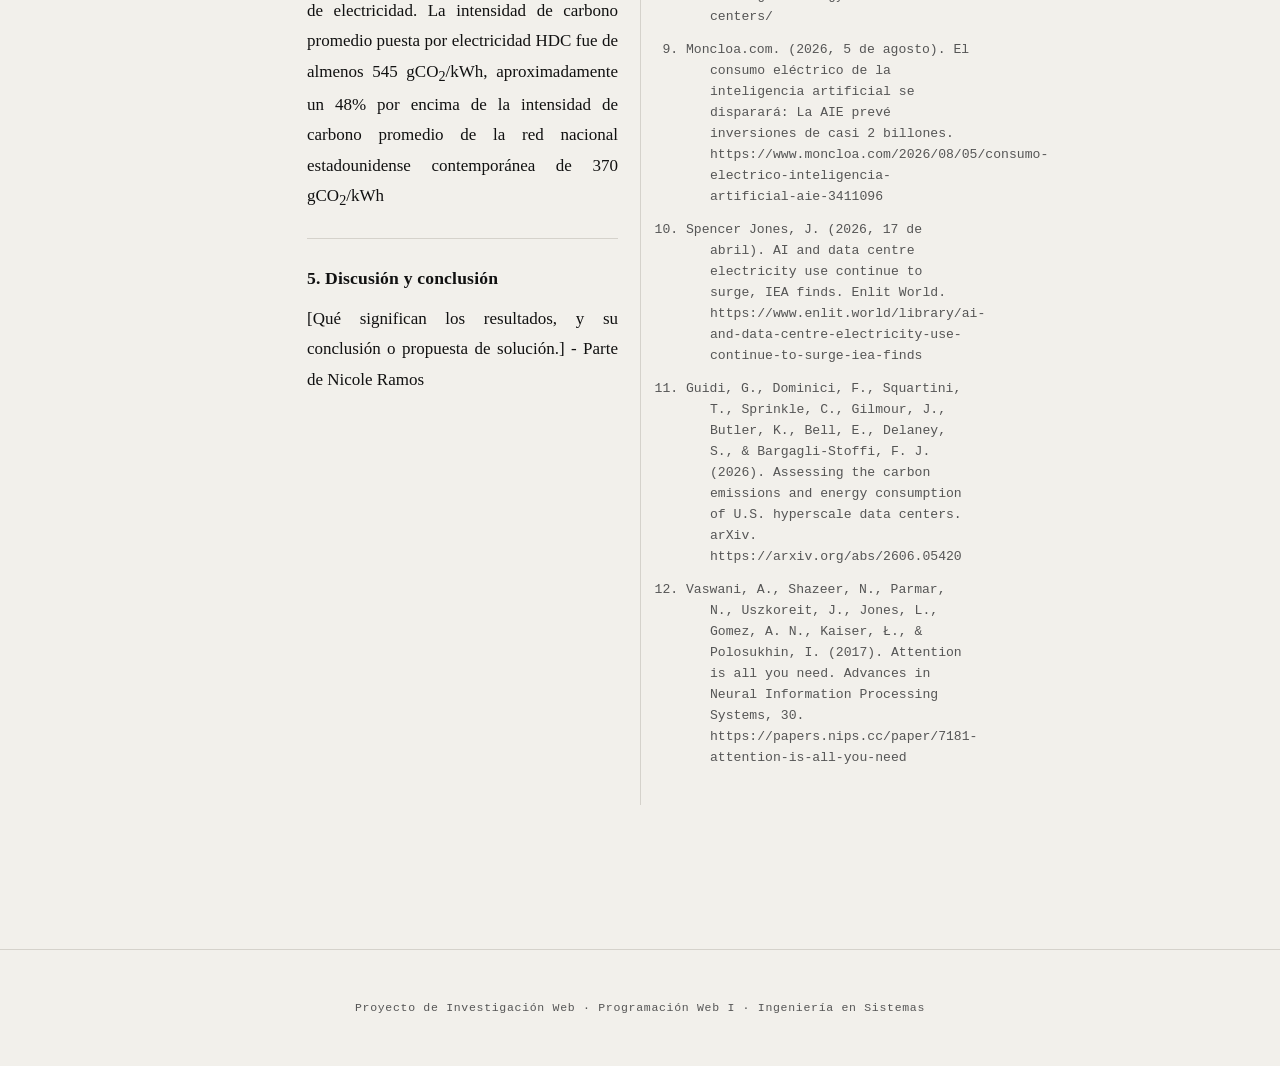
==== commit 5109c0bc: "Fix HTML structure and update content" ====
--- a/grupos/Grupo-08-La reducción del consumo de la energía para el uso de la IA/Revista CientIfica  - Aporte de Randy Torres.html
+++ b/grupos/Grupo-08-La reducción del consumo de la energía para el uso de la IA/Revista CientIfica  - Aporte de Randy Torres.html
@@ -365,9 +365,8 @@
   }
 }
   </style>
+
 </head>
-
-
 <body>
 
 
@@ -397,7 +396,7 @@
         <span class="articulo__resumen-titulo">Resumen</span>
         <p>
           [3-5 líneas que resuman de qué trata la investigación, qué método usaron
-          y a qué conclusión llegaron. Se escribe al final, aunque va primero.]
+          y a qué conclusión llegaron. Se escribe al final, aunque va primero.] - Parte de Robert Rodríguez
         </p>
       </div>
 
@@ -410,7 +409,7 @@
           <h3 class="seccion__titulo">1. Introducción</h3>
           <p class="seccion__texto">
             [Planteamiento del problema o pregunta de investigación. Esta primera
-            sección lleva la letra capital automáticamente, no hay que hacer nada extra.]
+            sección lleva la letra capital automáticamente, no hay que hacer nada extra.] - Parte de Jorge Velasquez
           </p>
         </section>
 
@@ -434,14 +433,15 @@
         <section class="seccion">
           <h3 class="seccion__titulo">3. Metodología</h3>
           <p class="seccion__texto">
-            [Cómo investigaron: fuentes, herramientas, proceso.]
+            [Cómo investigaron: fuentes, herramientas, proceso.] - Parte de Robert Rodríguez
           </p>
         </section>
 
         <!--Trabajo en Equipo-->
         <!-- Cita destacada opcional: rompe las dos columnas automáticamente -->
         <blockquote class="destacado">
-          "Reducir el consumo energético de la IA no significa dejar de utilizarla. Lo importante es encontrar un equilibrio entre su utilidad y el uso responsable de los recursos."
+          "Reducir el consumo energético de la IA no significa dejar de utilizarla. 
+          Lo importante es encontrar un equilibrio entre su utilidad y el uso responsable de los recursos."
         </blockquote>
         
         <!--Randy Torres-->
@@ -472,7 +472,7 @@
         <section class="seccion">
           <h3 class="seccion__titulo">5. Discusión y conclusión</h3>
           <p class="seccion__texto">
-            [Qué significan los resultados, y su conclusión o propuesta de solución.]
+            [Qué significan los resultados, y su conclusión o propuesta de solución.] - Parte de Nicole Ramos
           </p>
         </section>
 
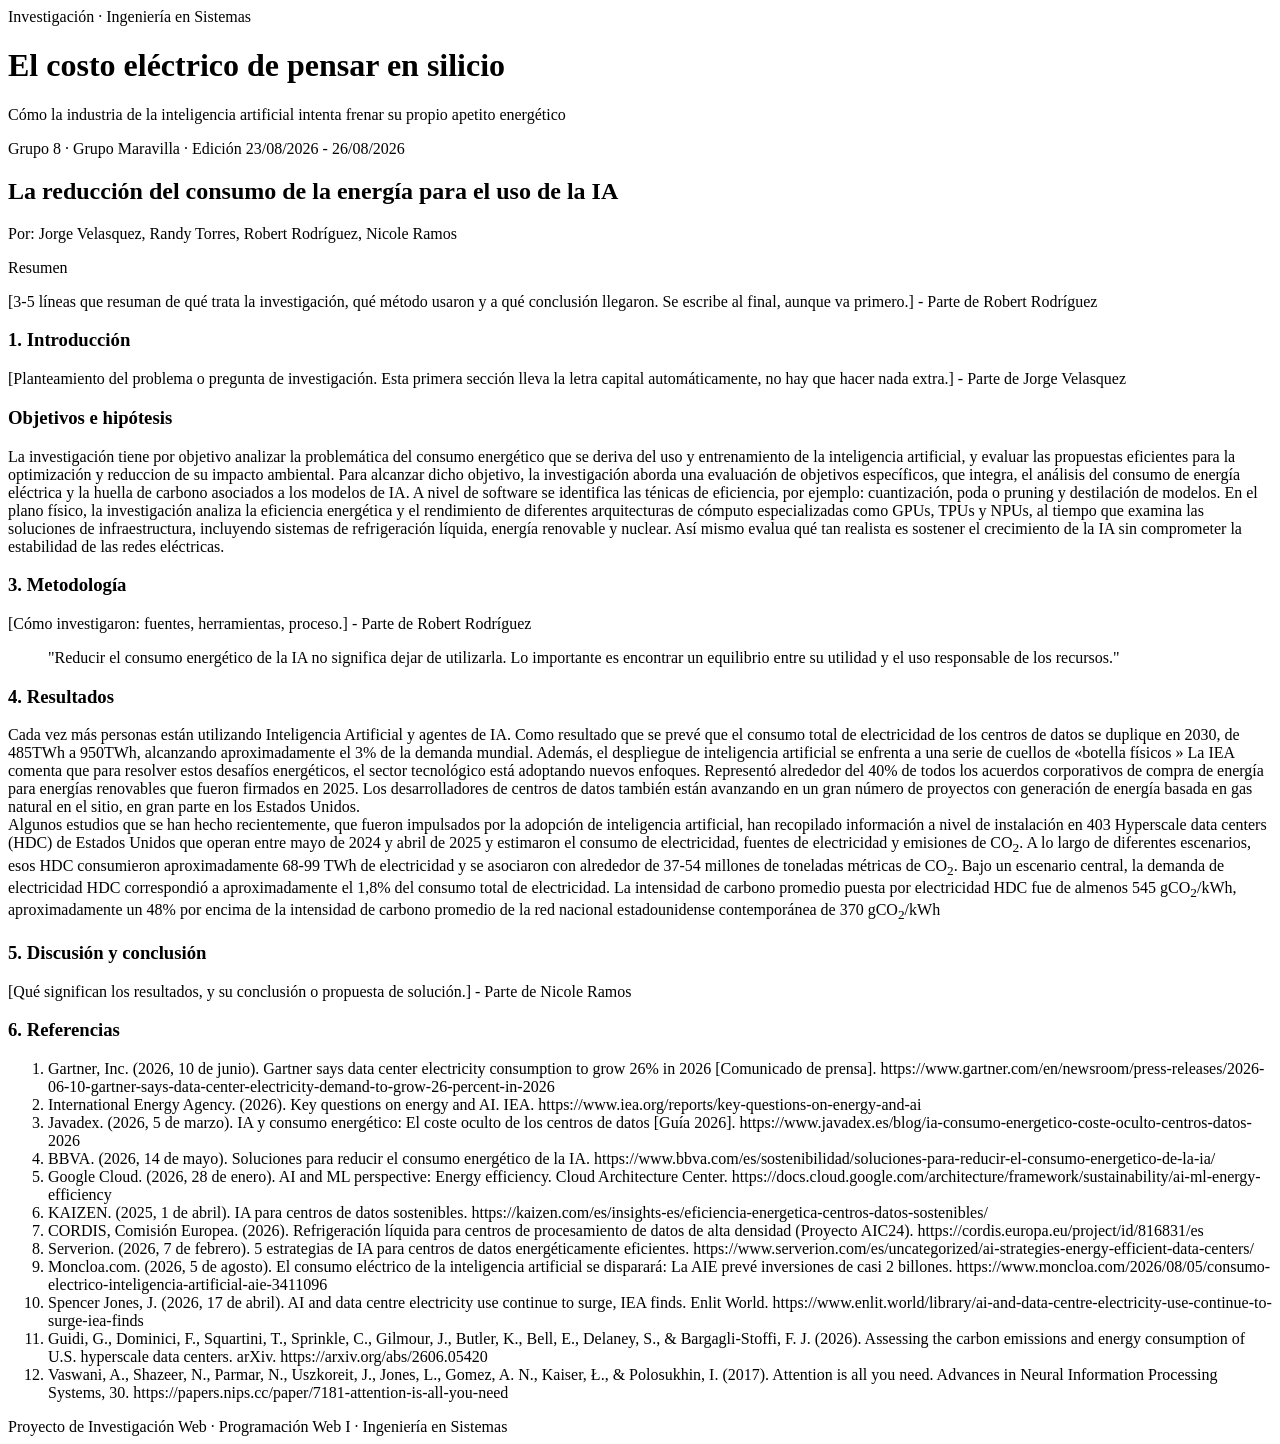
==== commit 85e649a0: "Refactor HTML structure and styling for clarity" ====
--- a/grupos/Grupo-08-La reducción del consumo de la energía para el uso de la IA/Revista CientIfica  - Aporte de Randy Torres.html
+++ b/grupos/Grupo-08-La reducción del consumo de la energía para el uso de la IA/Revista CientIfica  - Aporte de Randy Torres.html
@@ -5,367 +5,6 @@
   <meta name="viewport" content="width=device-width, initial-scale=1.0">
   <title>La reducción del consumo de la energía para el uso de la IA — Revista de Investigación</title>
   <link rel="stylesheet" href="estilos.css">
-  <style>
-    :root {
-  --color-fondo:        #F2F0EB;   
-  --color-papel:        #FAFAF8;   
-  --color-tinta:        #111111;   
-  --color-tinta-suave:  #555555;   
-  --color-acento:       #B5862A;   
-  --color-acento-texto: #7A5511;   
-  --color-acento-2:     #1A4D6B;   
-  --color-linea:        #D5D2CB;   
-  --color-regla:        #111111;   
-
-  --fuente-titulo: Georgia, 'Times New Roman', serif;
-  --fuente-texto:  Georgia, 'Times New Roman', serif;  
-  --fuente-meta:   'Courier New', Courier, monospace;
-}
-
-* {
-  box-sizing: border-box;
-}html {
-  scroll-behavior: smooth;
-}
-body {
-  margin: 0;
-  background-color: #F2F0EB;
-  color: #111111;
-  font-family: Georgia, 'Times New Roman', serif;
-  font-size: 1.0625rem;   
-  line-height: 1.75;
-}
-img {
-  max-width: 100%;
-  height: auto;
-  display: block;
-}
-a {
-  color: #1A4D6B; 
-  text-decoration: underline;
-  text-underline-offset: 3px;
-}
-main {
-  max-width: 72ch;    
-  margin: 0 auto;
-  padding: 0 1.5rem 5rem;
-}
-.revista__header {
-  max-width: 72ch;
-  margin: 0 auto;
-  padding: 3rem 1.5rem 2rem;
-  text-align: center;
-  border-bottom: 3px double #111111; 
-}
-.revista__eyebrow {
-  display: block;
-  font-family: 'Courier New', Courier, monospace;
-  font-size: 0.7rem;
-  letter-spacing: 0.2em;
-  text-transform: uppercase;
-  color: #555555; 
-  margin-bottom: 1rem;
-}
-.revista__titulo {
-  font-family: Georgia, 'Times New Roman', serif;
-  font-size: clamp(2rem, 5vw, 3.25rem);
-  font-weight: normal;       
-  line-height: 1.15;
-  margin: 0 0 0.75rem;
-  letter-spacing: -0.02em;
-}
-.revista__subtitulo {
-  font-family: Georgia, 'Times New Roman', serif;
-  font-style: italic;
-  font-size: 1.1rem;
-  color: #555555;
-  margin: 0 0 1.25rem;
-}
-.revista__meta {
-  font-family: 'Courier New', Courier, monospace;
-  font-size: 0.75rem;
-  letter-spacing: 0.08em;
-  color: #555555;
-  border-top: 1px solid #D5D2CB; 
-  padding-top: 0.75rem;
-  display: block;
-}
-.entrevista {
-  margin-top: 4rem;
-  padding-top: 2.5rem;
-  border-top: 3px solid #111111; 
-}
-.entrevista__encabezado {
-  display: flex;
-  gap: 1.5rem;
-  align-items: flex-start;
-  margin-bottom: 2rem;
-}
-.entrevista__foto {
-  flex-shrink: 0;
-  margin: 0;
-}
-.entrevista__foto img {
-  width: 96px;
-  height: 120px;             
-  object-fit: cover;
-  object-position: top center;
-  display: block;
-  border: 1px solid #D5D2CB; 
-}
-.entrevista__nombre {
-  font-family: Georgia, 'Times New Roman', serif;
-  font-size: 1.5rem;
-  font-weight: normal;
-  margin: 0 0 0.2rem;
-  line-height: 1.2;
-}
-.entrevista__rol {
-  font-family: 'Courier New', Courier, monospace;
-  font-size: 0.72rem;
-  letter-spacing: 0.1em;
-  text-transform: uppercase;
-  color: #7A5511; 
-  display: block;
-  margin-top: 0.4rem;
-}
-.entrevista__cuerpo {
-  margin-top: 0.5rem;
-}
-.etapa {
-  padding: 1.5rem 0;
-  border-top: 1px solid #D5D2CB; 
-  break-inside: avoid;
-}
-.etapa__numero {
-  font-family: 'Courier New', Courier, monospace;
-  font-size: 0.7rem;
-  letter-spacing: 0.15em;
-  text-transform: uppercase;
-  color: #555555;
-  display: block;
-  margin-bottom: 0.3rem;
-}
-.etapa__pregunta {
-  font-family: Georgia, 'Times New Roman', serif;
-  font-style: italic;
-  font-size: 1.05rem;
-  font-weight: normal;
-  color: #111111;
-  margin: 0 0 0.75rem;
-  line-height: 1.4;
-}
-.etapa__respuesta {
- 
-  margin: 0;
-  color: #111111;    
-  line-height: 1.8;             
-  text-align: justify;
-  hyphens: auto;
-  -webkit-hyphens: auto;
-}
-.destacado {
-  margin: 2.5rem 0;
-  padding: 1.25rem 2rem;
-  border-top: 2px solid #111111; 
-  border-bottom: 2px solid #111111; 
-  font-family: Georgia, 'Times New Roman', serif;
-  font-style: italic;
-  font-size: 1.45rem;
-  line-height: 1.45;
-  color: #111111;
-  text-align: center;
-  column-span: all;   
-}
-.entrevista__cuerpo .etapa:first-of-type .etapa__respuesta::first-letter {
-  font-family: Georgia, 'Times New Roman', serif;
-  font-size: 4rem;
-  font-weight: bold;
-  float: left;
-  line-height: 0.78;
-  padding: 0.05rem 0.35rem 0 0;
-  color: #111111;
-}
-a:focus-visible,button:focus-visible,[tabindex]:focus-visible {
-  outline: 3px solid #1A4D6B;
-  outline-offset: 3px;
-  border-radius: 2px;
-}
-footer {
-  text-align: center;
-  padding: 3rem 1.5rem;
-  font-family: 'Courier New', Courier, monospace;
-  font-size: 0.72rem;
-  letter-spacing: 0.06em;
-  color: #555555;
-  border-top: 1px solid #D5D2CB;
-  margin-top: 4rem;
-}
-.articulo {
-  margin-top: 4rem;
-  padding-top: 2.5rem;
-  border-top: 3px solid #111111; 
-}
-.articulo__titulo {
-  font-family: Georgia, 'Times New Roman', serif;
-  font-size: 1.9rem;
-  font-weight: normal;
-  line-height: 1.2;
-  margin: 0 0 0.5rem;
-}
-.articulo__autores {
-  font-family: 'Courier New', Courier, monospace;
-  font-size: 0.8rem;
-  letter-spacing: 0.05em;
-  color: #555555;
-  margin: 0 0 2rem;
-  border-bottom: 1px solid #D5D2CB;
-  padding-bottom: 1rem;
-}
-.articulo__resumen {
-  margin-bottom: 2rem;
-  padding: 1.25rem 1.5rem;
-  border-left: 3px solid #B5862A;
-  background-color: transparent;
-}
-.articulo__resumen-titulo {
-  font-family: 'Courier New', Courier, monospace;
-  font-size: 0.7rem;
-  text-transform: uppercase;
-  letter-spacing: 0.15em;
-  color: #555555;
-  display: block;
-  margin-bottom: 0.5rem;
-}
-.articulo__resumen p {
-  font-style: italic;
-  color: #111111;
-  margin: 0;
-  line-height: 1.7;
-}
-.articulo__cuerpo {
-  margin-top: 0.5rem;
-}
-.articulo__cuerpo .seccion:first-of-type .seccion__texto::first-letter {
-  font-family: Georgia, 'Times New Roman', serif;
-  font-size: 4rem;
-  font-weight: bold;
-  float: left;
-  line-height: 0.78;
-  padding: 0.05rem 0.35rem 0 0;
-  color: #111111;
-}
-.seccion {
-  padding: 1.5rem 0;
-  border-top: 1px solid #D5D2CB;
-  break-inside: avoid;                                                                         
-}
-.seccion__titulo {
-  font-family: Georgia, 'Times New Roman', serif;
-  font-size: 1.1rem;
-  font-weight: bold;
-  letter-spacing: 0.01em;
-  margin: 0 0 0.6rem;
-}
-.seccion__texto {
-  margin: 0;
-  color: #111111;
-  line-height: 1.8;
-  text-align: justify;
-  hyphens: auto;
-  -webkit-hyphens: auto;
-}
-.referencias {
-  font-family: 'Courier New', Courier, monospace;
-  font-size: 0.82rem;
-  color: #555555;
-  padding-left: 1.5rem;
-  line-height: 1.6;
-}
-.referencias li {
-  margin-bottom: 0.75rem;
-  text-indent: -1.5rem;
-  padding-left: 1.5rem;
-}
-@media (min-width: 760px) {
-  main {
-    max-width: 84ch;    
-  }
-
-  .entrevista__cuerpo {
-    column-count: 2;
-    column-gap: 2.75rem;
-    column-rule: 1px solid #D5D2CB;
-  }
-
-  .articulo__cuerpo {
-    column-count: 2;
-    column-gap: 2.75rem;
-    column-rule: 1px solid #D5D2CB;
-  }
-}
-@media (max-width: 480px) {
-  .entrevista__encabezado {
-    flex-direction: column;
-  }
-
-  .entrevista__foto img {
-    width: 80px;
-    height: 100px;
-  }
-
-  .entrevista__cuerpo .etapa:first-of-type .etapa__respuesta::first-letter {
-    font-size: 3rem;
-  }
-}
-
-
-@media print {
-  body {
-    background: #FFFFFF;
-    font-size: 10.5pt;
-    line-height: 1.6;
-  }
-
-  main {
-    max-width: 100%;
-    padding: 0;
-  }
-
-  .entrevista,
-  .articulo {
-    border-top: 2pt solid #000000;
-    margin-top: 2.5rem;
-    padding-top: 1.5rem;
-  }
-
-  .entrevista__cuerpo,
-  .articulo__cuerpo {
-    column-count: 2;
-    column-gap: 2rem;
-  }
-
-  .revista__header {
-    border-bottom: 2pt double #000000;
-  }
-
-  footer {
-    display: none;
-  }
-
-  a {
-    color: #000000;
-    text-decoration: none;
-  }
-
-  a[href]::after {
-    content: " (" attr(href) ")";
-    font-size: 0.75em;
-    color: #555555;
-  }
-}
-  </style>
-
 </head>
 <body>
 
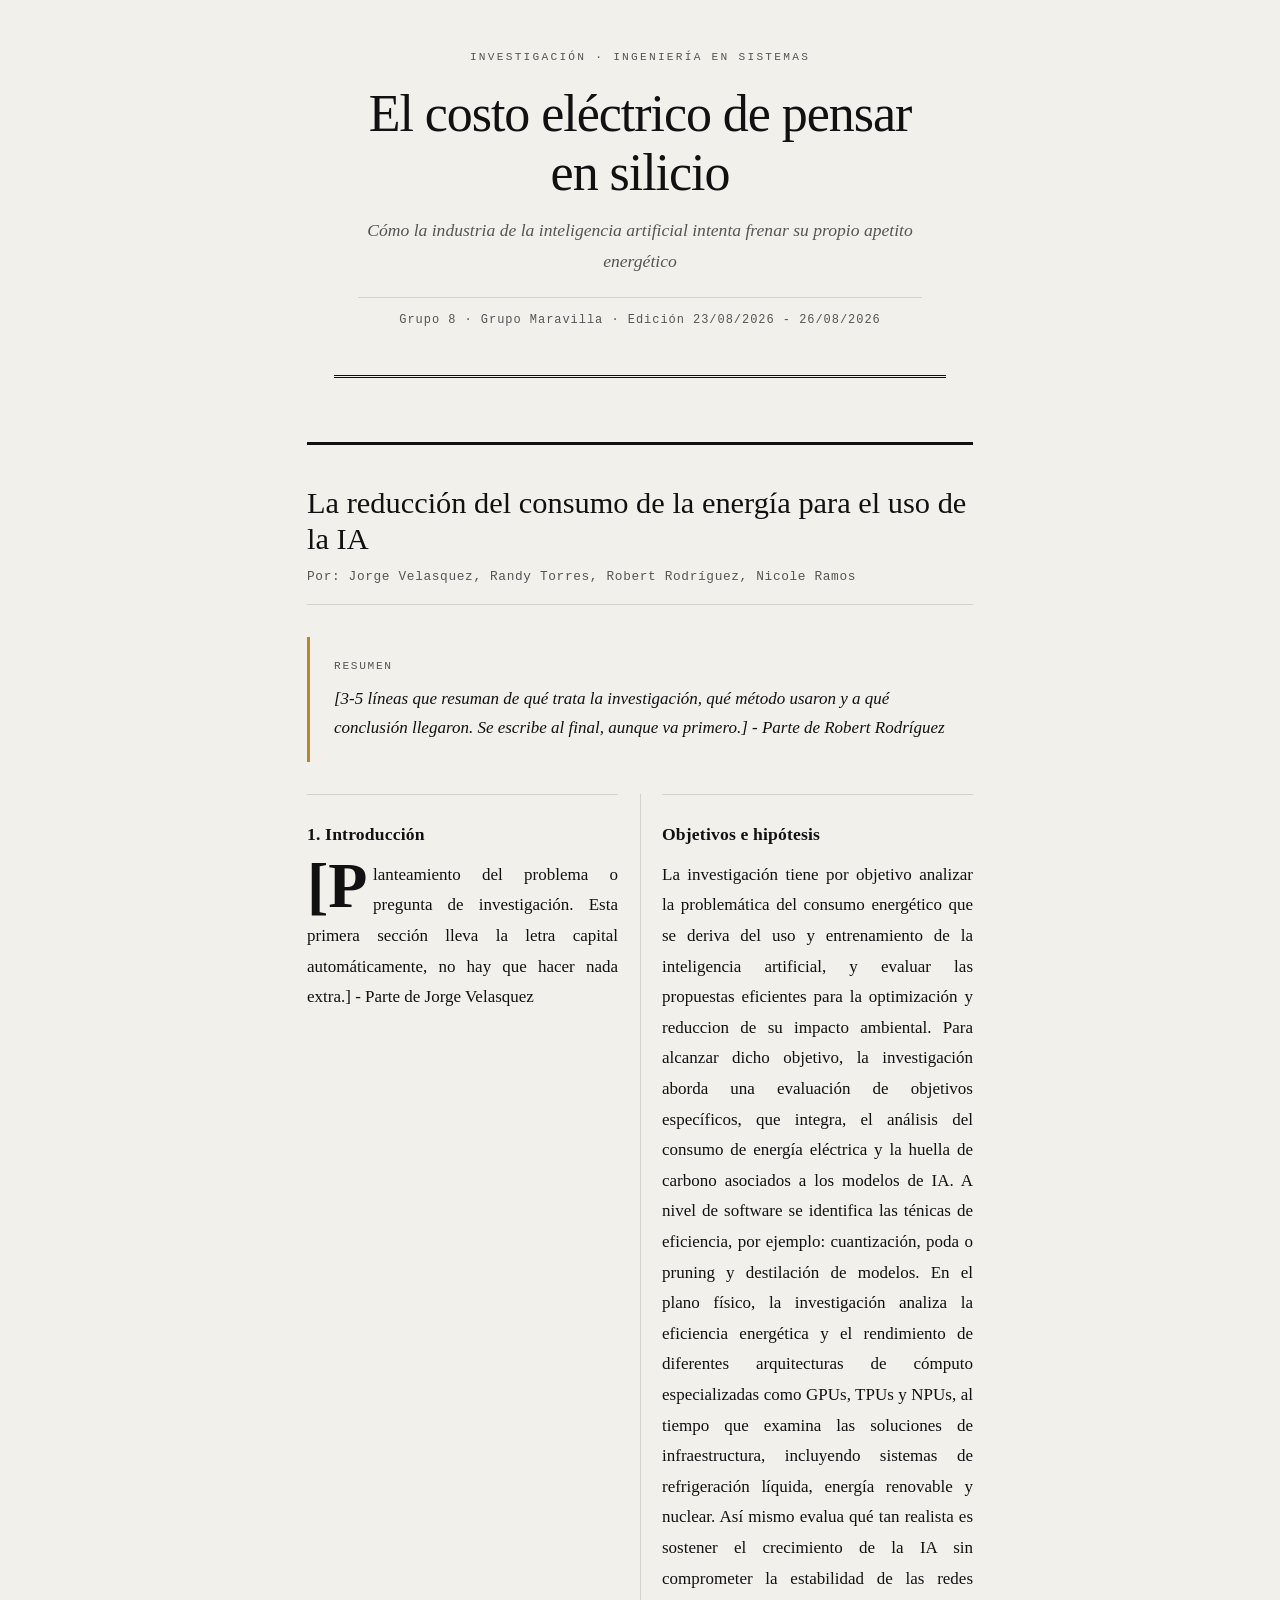
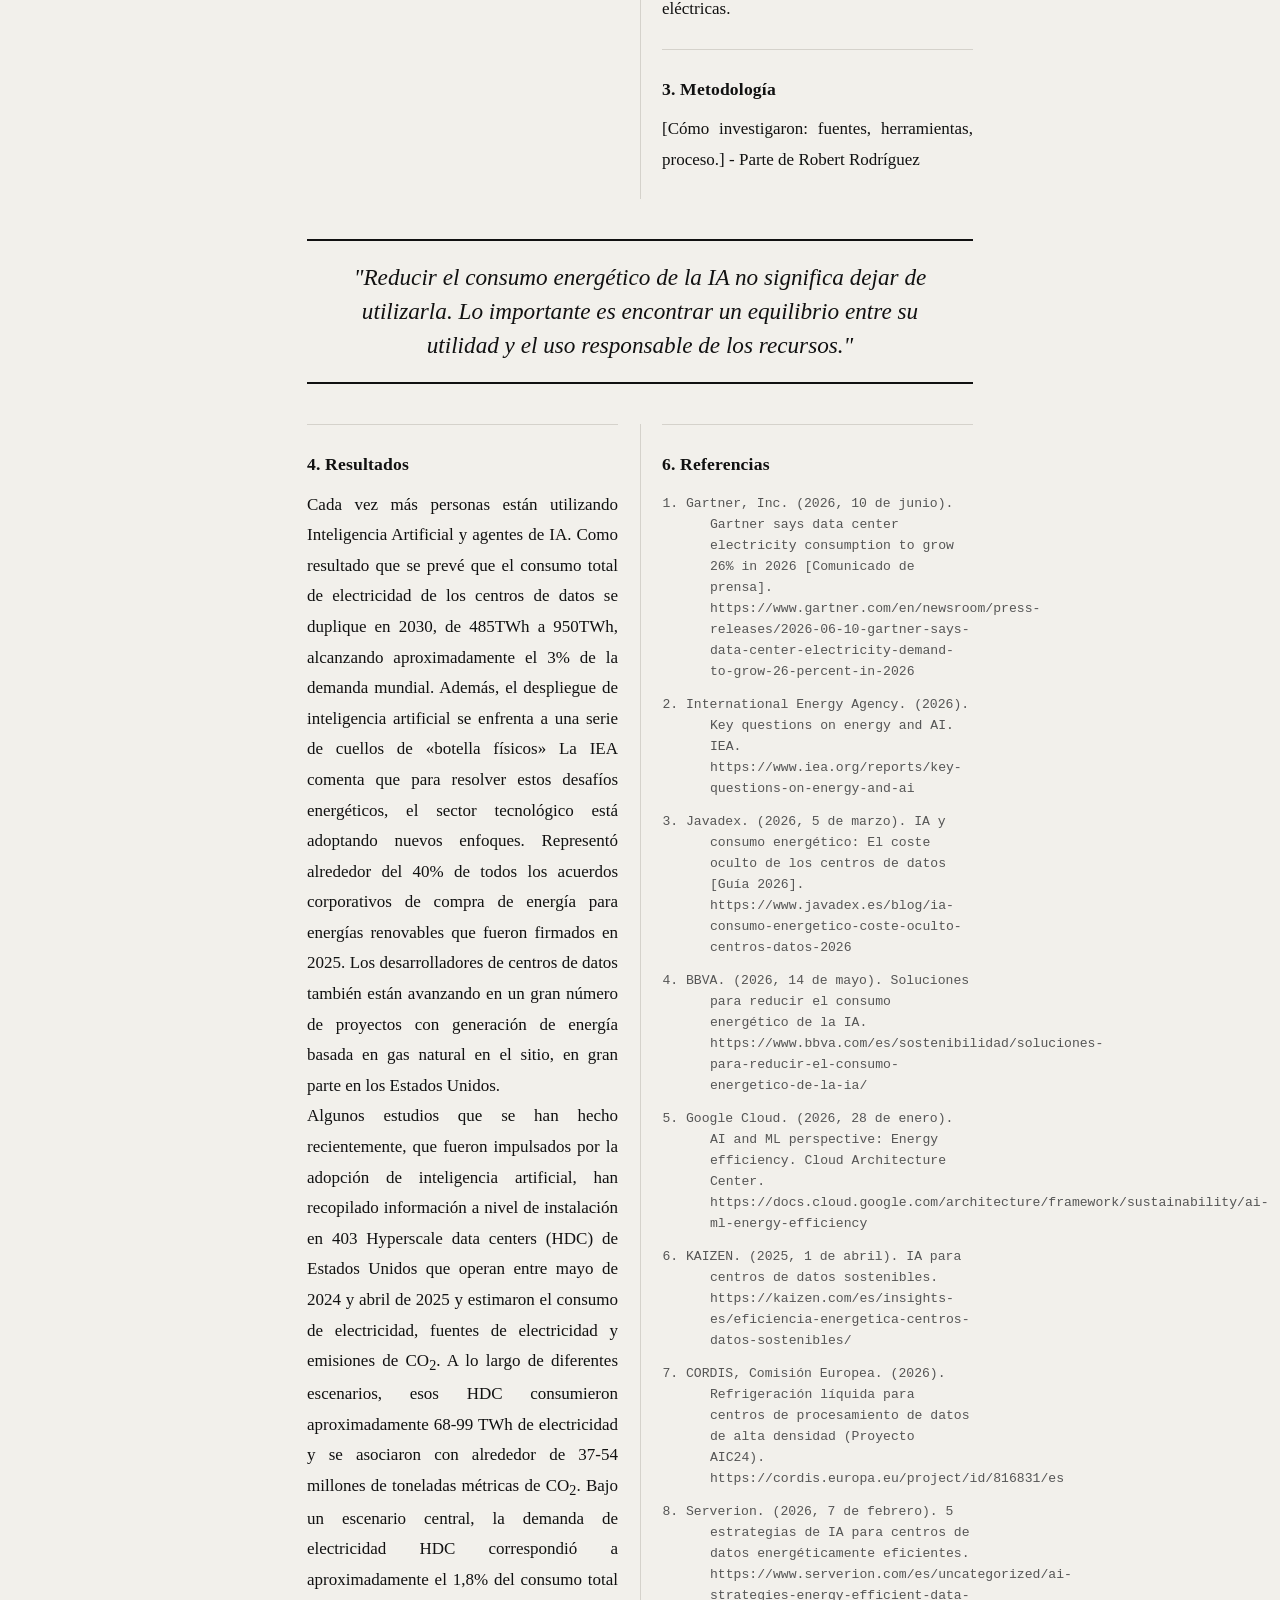
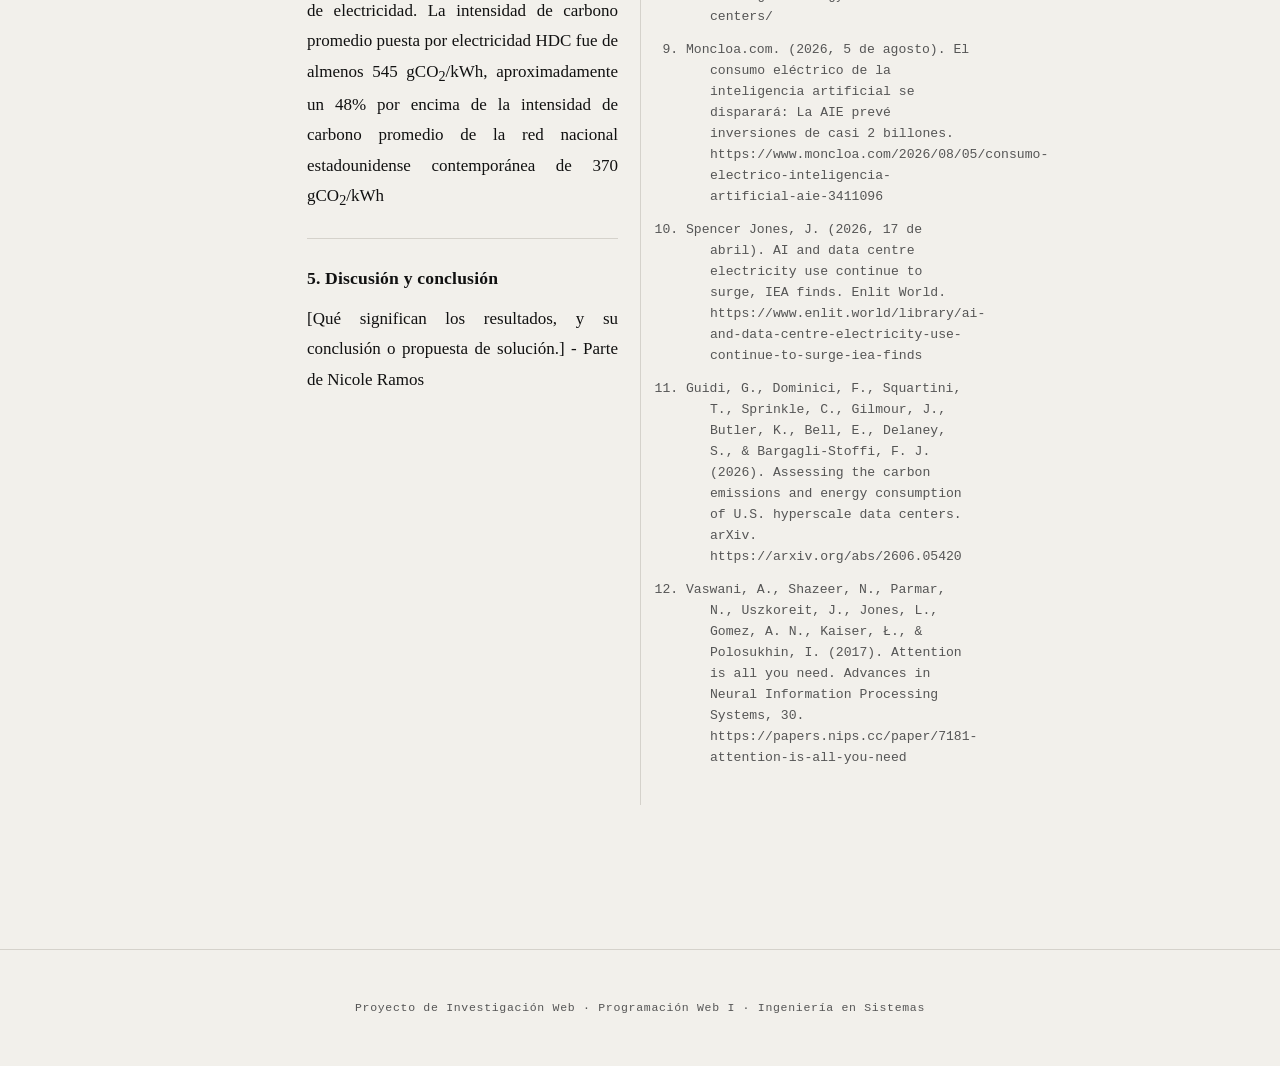
==== commit 5801fbd0: "Fix HTML formatting and structure in article" ====
--- a/grupos/Grupo-08-La reducción del consumo de la energía para el uso de la IA/Revista CientIfica  - Aporte de Randy Torres.html
+++ b/grupos/Grupo-08-La reducción del consumo de la energía para el uso de la IA/Revista CientIfica  - Aporte de Randy Torres.html
@@ -91,7 +91,7 @@
             Cada vez más personas están utilizando Inteligencia Artificial y agentes de IA. 
             Como resultado que se prevé que el consumo total de electricidad de los centros de datos se duplique en 2030, 
             de 485TWh a 950TWh, alcanzando aproximadamente el 3% de la demanda mundial. Además, el despliegue de inteligencia 
-            artificial se enfrenta a una serie de cuellos de &laquo;botella físicos &raquo;
+            artificial se enfrenta a una serie de cuellos de &laquo;botella físicos&raquo;
             La IEA comenta que para resolver estos desafíos energéticos, el sector tecnológico está adoptando nuevos enfoques. 
             Representó alrededor del 40% de todos los acuerdos corporativos de compra de energía para energías renovables que fueron firmados en 2025. 
             Los desarrolladores de centros de datos también están avanzando en un gran número de proyectos con generación de 
--- a/grupos/Grupo-08-La reducción del consumo de la energía para el uso de la IA/estilos.css
+++ b/grupos/Grupo-08-La reducción del consumo de la energía para el uso de la IA/estilos.css
@@ -0,0 +1,456 @@
+/* ============================================================
+   REVISTA DE INVESTIGACIÓN — Hoja de estilos base
+   No eliminen las variables de :root ni las clases
+   .revista__  /  .entrevista__  /  .etapa  /  .articulo__  /  .seccion
+   Pueden AGREGAR reglas al final del archivo.
+   ============================================================ */
+
+/* ---------- Tokens de diseño ---------- */
+
+:root {
+  /* Paleta */
+  --color-fondo:        #F2F0EB;   /* papel ligeramente cálido, evita el blanco puro */
+  --color-papel:        #FAFAF8;   /* fondo de cada artículo */
+  --color-tinta:        #111111;   /* texto principal — contraste máximo */
+  --color-tinta-suave:  #555555;   /* metadatos, pies de foto, etiquetas */
+  --color-acento:       #B5862A;   /* borde decorativo, anillo de foto */
+  --color-acento-texto: #7A5511;   /* mismo tono, más oscuro — contraste WCAG AA */
+  --color-acento-2:     #1A4D6B;   /* citas, enlaces */
+  --color-linea:        #D5D2CB;   /* separadores internos */
+  --color-regla:        #111111;   /* líneas negras de cabecera */
+
+  /* Tipografía */
+  --fuente-titulo: Georgia, 'Times New Roman', serif;
+  --fuente-texto:  Georgia, 'Times New Roman', serif;  /* cuerpo también en serif = estilo editorial */
+  --fuente-meta:   'Courier New', Courier, monospace;
+}
+
+/* ---------- Reset mínimo ---------- */
+
+* {
+  box-sizing: border-box;
+}
+
+html {
+  scroll-behavior: smooth;
+}
+
+body {
+  margin: 0;
+  background-color: var(--color-fondo);
+  color: var(--color-tinta);
+  font-family: var(--fuente-texto);
+  font-size: 1.0625rem;   /* 17px — legibilidad óptima en pantalla */
+  line-height: 1.75;
+}
+
+img {
+  max-width: 100%;
+  height: auto;
+  display: block;
+}
+
+a {
+  color: var(--color-acento-2);
+  text-decoration: underline;
+  text-underline-offset: 3px;
+}
+
+/* ---------- Contenedor principal ---------- */
+
+main {
+  max-width: 72ch;    /* anchura basada en caracteres: ~66-72ch es el estándar editorial */
+  margin: 0 auto;
+  padding: 0 1.5rem 5rem;
+}
+
+/* ============================================================
+   CABECERA DE LA REVISTA
+   ============================================================ */
+
+.revista__header {
+  max-width: 72ch;
+  margin: 0 auto;
+  padding: 3rem 1.5rem 2rem;
+  text-align: center;
+  border-bottom: 3px double var(--color-regla);  /* doble línea = convención tipográfica editorial */
+}
+
+.revista__eyebrow {
+  display: block;
+  font-family: var(--fuente-meta);
+  font-size: 0.7rem;
+  letter-spacing: 0.2em;
+  text-transform: uppercase;
+  color: var(--color-tinta-suave);
+  margin-bottom: 1rem;
+}
+
+.revista__titulo {
+  font-family: var(--fuente-titulo);
+  font-size: clamp(2rem, 5vw, 3.25rem);
+  font-weight: normal;       /* los títulos de revista tipográficamente son weight normal en serif */
+  line-height: 1.15;
+  margin: 0 0 0.75rem;
+  letter-spacing: -0.02em;
+}
+
+.revista__subtitulo {
+  font-family: var(--fuente-titulo);
+  font-style: italic;
+  font-size: 1.1rem;
+  color: var(--color-tinta-suave);
+  margin: 0 0 1.25rem;
+}
+
+.revista__meta {
+  font-family: var(--fuente-meta);
+  font-size: 0.75rem;
+  letter-spacing: 0.08em;
+  color: var(--color-tinta-suave);
+  border-top: 1px solid var(--color-linea);
+  padding-top: 0.75rem;
+  display: block;
+}
+
+/* ============================================================
+   BLOQUE DE ENTREVISTA — un <article class="entrevista"> por integrante
+   ============================================================ */
+
+.entrevista {
+  margin-top: 4rem;
+  padding-top: 2.5rem;
+  border-top: 3px solid var(--color-regla);
+}
+
+/* Encabezado del integrante */
+.entrevista__encabezado {
+  display: flex;
+  gap: 1.5rem;
+  align-items: flex-start;
+  margin-bottom: 2rem;
+}
+
+.entrevista__foto {
+  flex-shrink: 0;
+  margin: 0;
+}
+
+.entrevista__foto img {
+  width: 96px;
+  height: 120px;             /* retrato rectangular — convención fotográfica editorial */
+  object-fit: cover;
+  object-position: top center;
+  display: block;
+  border: 1px solid var(--color-linea);
+}
+
+.entrevista__nombre {
+  font-family: var(--fuente-titulo);
+  font-size: 1.5rem;
+  font-weight: normal;
+  margin: 0 0 0.2rem;
+  line-height: 1.2;
+}
+
+.entrevista__rol {
+  font-family: var(--fuente-meta);
+  font-size: 0.72rem;
+  letter-spacing: 0.1em;
+  text-transform: uppercase;
+  color: var(--color-acento-texto);
+  display: block;
+  margin-top: 0.4rem;
+}
+
+/* ---------- Cuerpo editorial (columnas + drop cap) ---------- */
+
+.entrevista__cuerpo {
+  margin-top: 0.5rem;
+}
+
+/* ============================================================
+   ETAPAS DEL MÉTODO CIENTÍFICO
+   ============================================================ */
+
+.etapa {
+  padding: 1.5rem 0;
+  border-top: 1px solid var(--color-linea);
+  break-inside: avoid;
+}
+
+.etapa__numero {
+  font-family: var(--fuente-meta);
+  font-size: 0.7rem;
+  letter-spacing: 0.15em;
+  text-transform: uppercase;
+  color: var(--color-tinta-suave);
+  display: block;
+  margin-bottom: 0.3rem;
+}
+
+.etapa__pregunta {
+  font-family: var(--fuente-titulo);
+  font-style: italic;
+  font-size: 1.05rem;
+  font-weight: normal;
+  color: var(--color-tinta);
+  margin: 0 0 0.75rem;
+  line-height: 1.4;
+}
+
+.etapa__respuesta {
+  margin: 0;
+  color: var(--color-tinta);    /* texto principal en tinta plena, no gris */
+  line-height: 1.8;             /* interlineado generoso para lectura larga */
+  text-align: justify;
+  hyphens: auto;
+  -webkit-hyphens: auto;
+}
+
+/* ---------- Cita destacada (pull quote) ---------- */
+
+.destacado {
+  margin: 2.5rem 0;
+  padding: 1.25rem 2rem;
+  border-top: 2px solid var(--color-regla);
+  border-bottom: 2px solid var(--color-regla);
+  font-family: var(--fuente-titulo);
+  font-style: italic;
+  font-size: 1.45rem;
+  line-height: 1.45;
+  color: var(--color-tinta);
+  text-align: center;
+  column-span: all;   /* rompe columnas cuando está dentro de .entrevista__cuerpo */
+}
+
+/* ---------- Letra capital — primera respuesta ---------- */
+
+.entrevista__cuerpo .etapa:first-of-type .etapa__respuesta::first-letter {
+  font-family: var(--fuente-titulo);
+  font-size: 4rem;
+  font-weight: bold;
+  float: left;
+  line-height: 0.78;
+  padding: 0.05rem 0.35rem 0 0;
+  color: var(--color-tinta);
+}
+
+/* ---------- Accesibilidad: foco visible ---------- */
+
+a:focus-visible,
+button:focus-visible,
+[tabindex]:focus-visible {
+  outline: 3px solid var(--color-acento-2);
+  outline-offset: 3px;
+  border-radius: 2px;
+}
+
+/* ---------- Pie de página ---------- */
+
+footer {
+  text-align: center;
+  padding: 3rem 1.5rem;
+  font-family: var(--fuente-meta);
+  font-size: 0.72rem;
+  letter-spacing: 0.06em;
+  color: var(--color-tinta-suave);
+  border-top: 1px solid var(--color-linea);
+  margin-top: 4rem;
+}
+
+/* ============================================================
+   FORMATO ARTÍCULO CIENTÍFICO — alternativa a .entrevista
+   Misma paleta, tipografía y sistema de columnas/impresión.
+   ============================================================ */
+
+.articulo {
+  margin-top: 4rem;
+  padding-top: 2.5rem;
+  border-top: 3px solid var(--color-regla);
+}
+
+.articulo__titulo {
+  font-family: var(--fuente-titulo);
+  font-size: 1.9rem;
+  font-weight: normal;
+  line-height: 1.2;
+  margin: 0 0 0.5rem;
+}
+
+.articulo__autores {
+  font-family: var(--fuente-meta);
+  font-size: 0.8rem;
+  letter-spacing: 0.05em;
+  color: var(--color-tinta-suave);
+  margin: 0 0 2rem;
+  border-bottom: 1px solid var(--color-linea);
+  padding-bottom: 1rem;
+}
+
+/* Resumen / Abstract */
+.articulo__resumen {
+  margin-bottom: 2rem;
+  padding: 1.25rem 1.5rem;
+  border-left: 3px solid var(--color-acento);
+  background-color: transparent;
+}
+
+.articulo__resumen-titulo {
+  font-family: var(--fuente-meta);
+  font-size: 0.7rem;
+  text-transform: uppercase;
+  letter-spacing: 0.15em;
+  color: var(--color-tinta-suave);
+  display: block;
+  margin-bottom: 0.5rem;
+}
+
+.articulo__resumen p {
+  font-style: italic;
+  color: var(--color-tinta);
+  margin: 0;
+  line-height: 1.7;
+}
+
+.articulo__cuerpo {
+  margin-top: 0.5rem;
+}
+
+/* Drop cap para la primera sección del artículo */
+.articulo__cuerpo .seccion:first-of-type .seccion__texto::first-letter {
+  font-family: var(--fuente-titulo);
+  font-size: 4rem;
+  font-weight: bold;
+  float: left;
+  line-height: 0.78;
+  padding: 0.05rem 0.35rem 0 0;
+  color: var(--color-tinta);
+}
+
+.seccion {
+  padding: 1.5rem 0;
+  border-top: 1px solid var(--color-linea);
+  break-inside: avoid;
+}
+
+.seccion__titulo {
+  font-family: var(--fuente-titulo);
+  font-size: 1.1rem;
+  font-weight: bold;
+  letter-spacing: 0.01em;
+  margin: 0 0 0.6rem;
+}
+
+.seccion__texto {
+  margin: 0;
+  color: var(--color-tinta);
+  line-height: 1.8;
+  text-align: justify;
+  hyphens: auto;
+  -webkit-hyphens: auto;
+}
+
+/* Referencias bibliográficas */
+.referencias {
+  font-family: var(--fuente-meta);
+  font-size: 0.82rem;
+  color: var(--color-tinta-suave);
+  padding-left: 1.5rem;
+  line-height: 1.6;
+}
+
+.referencias li {
+  margin-bottom: 0.75rem;
+  text-indent: -1.5rem;
+  padding-left: 1.5rem;
+}
+
+/* ============================================================
+   RESPONSIVE — pantallas medianas y grandes
+   ============================================================ */
+
+@media (min-width: 760px) {
+  main {
+    max-width: 84ch;    /* columnas dobles necesitan más ancho */
+  }
+
+  /* Columnas tipo revista en el cuerpo de entrevista */
+  .entrevista__cuerpo {
+    column-count: 2;
+    column-gap: 2.75rem;
+    column-rule: 1px solid var(--color-linea);
+  }
+
+  /* Columnas para el artículo científico */
+  .articulo__cuerpo {
+    column-count: 2;
+    column-gap: 2.75rem;
+    column-rule: 1px solid var(--color-linea);
+  }
+}
+
+/* Móvil pequeño */
+@media (max-width: 480px) {
+  .entrevista__encabezado {
+    flex-direction: column;
+  }
+
+  .entrevista__foto img {
+    width: 80px;
+    height: 100px;
+  }
+
+  .entrevista__cuerpo .etapa:first-of-type .etapa__respuesta::first-letter {
+    font-size: 3rem;
+  }
+}
+
+/* ============================================================
+   IMPRESIÓN / EXPORTAR A PDF
+   ============================================================ */
+
+@media print {
+  body {
+    background: #FFFFFF;
+    font-size: 10.5pt;
+    line-height: 1.6;
+  }
+
+  main {
+    max-width: 100%;
+    padding: 0;
+  }
+
+  .entrevista,
+  .articulo {
+    border-top: 2pt solid #000000;
+    margin-top: 2.5rem;
+    padding-top: 1.5rem;
+  }
+
+  .entrevista__cuerpo,
+  .articulo__cuerpo {
+    column-count: 2;
+    column-gap: 2rem;
+  }
+
+  .revista__header {
+    border-bottom: 2pt double #000000;
+  }
+
+  footer {
+    display: none;
+  }
+
+  a {
+    color: #000000;
+    text-decoration: none;
+  }
+
+  a[href]::after {
+    content: " (" attr(href) ")";
+    font-size: 0.75em;
+    color: #555555;
+  }
+}
